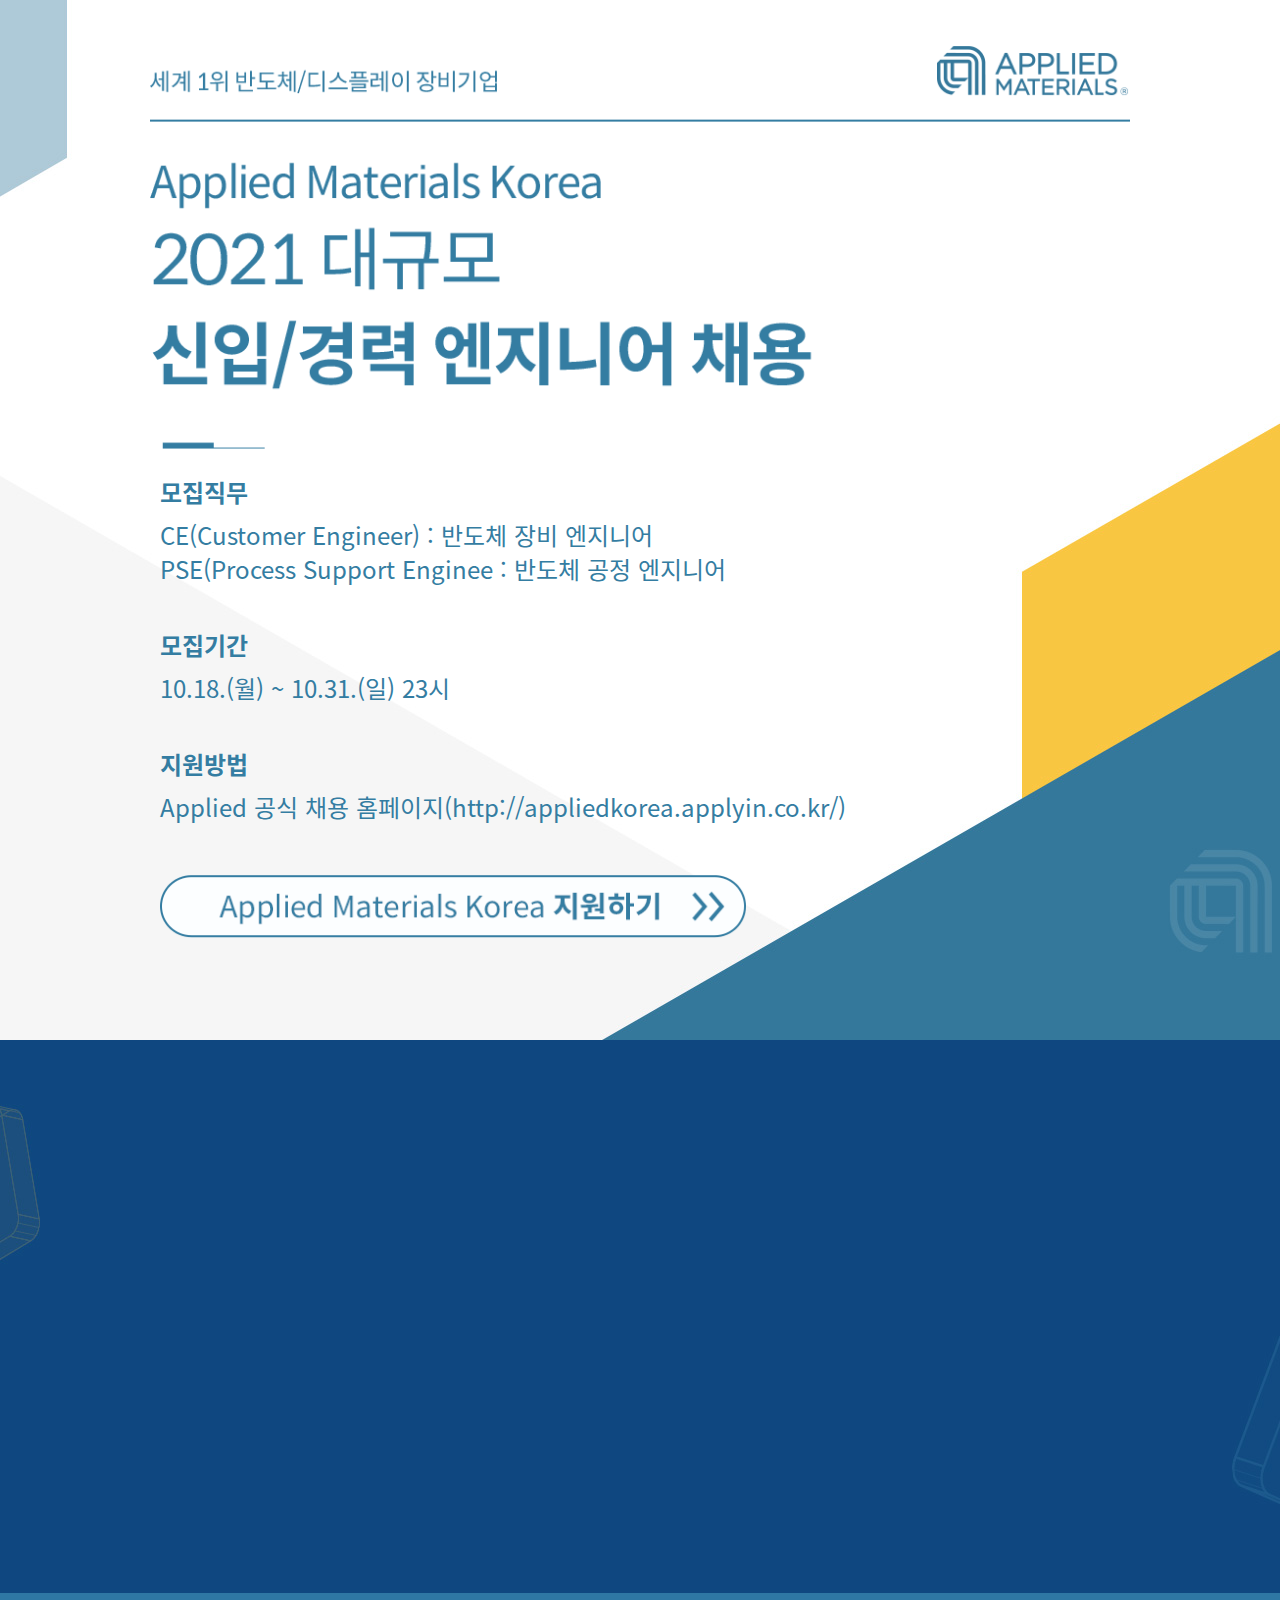
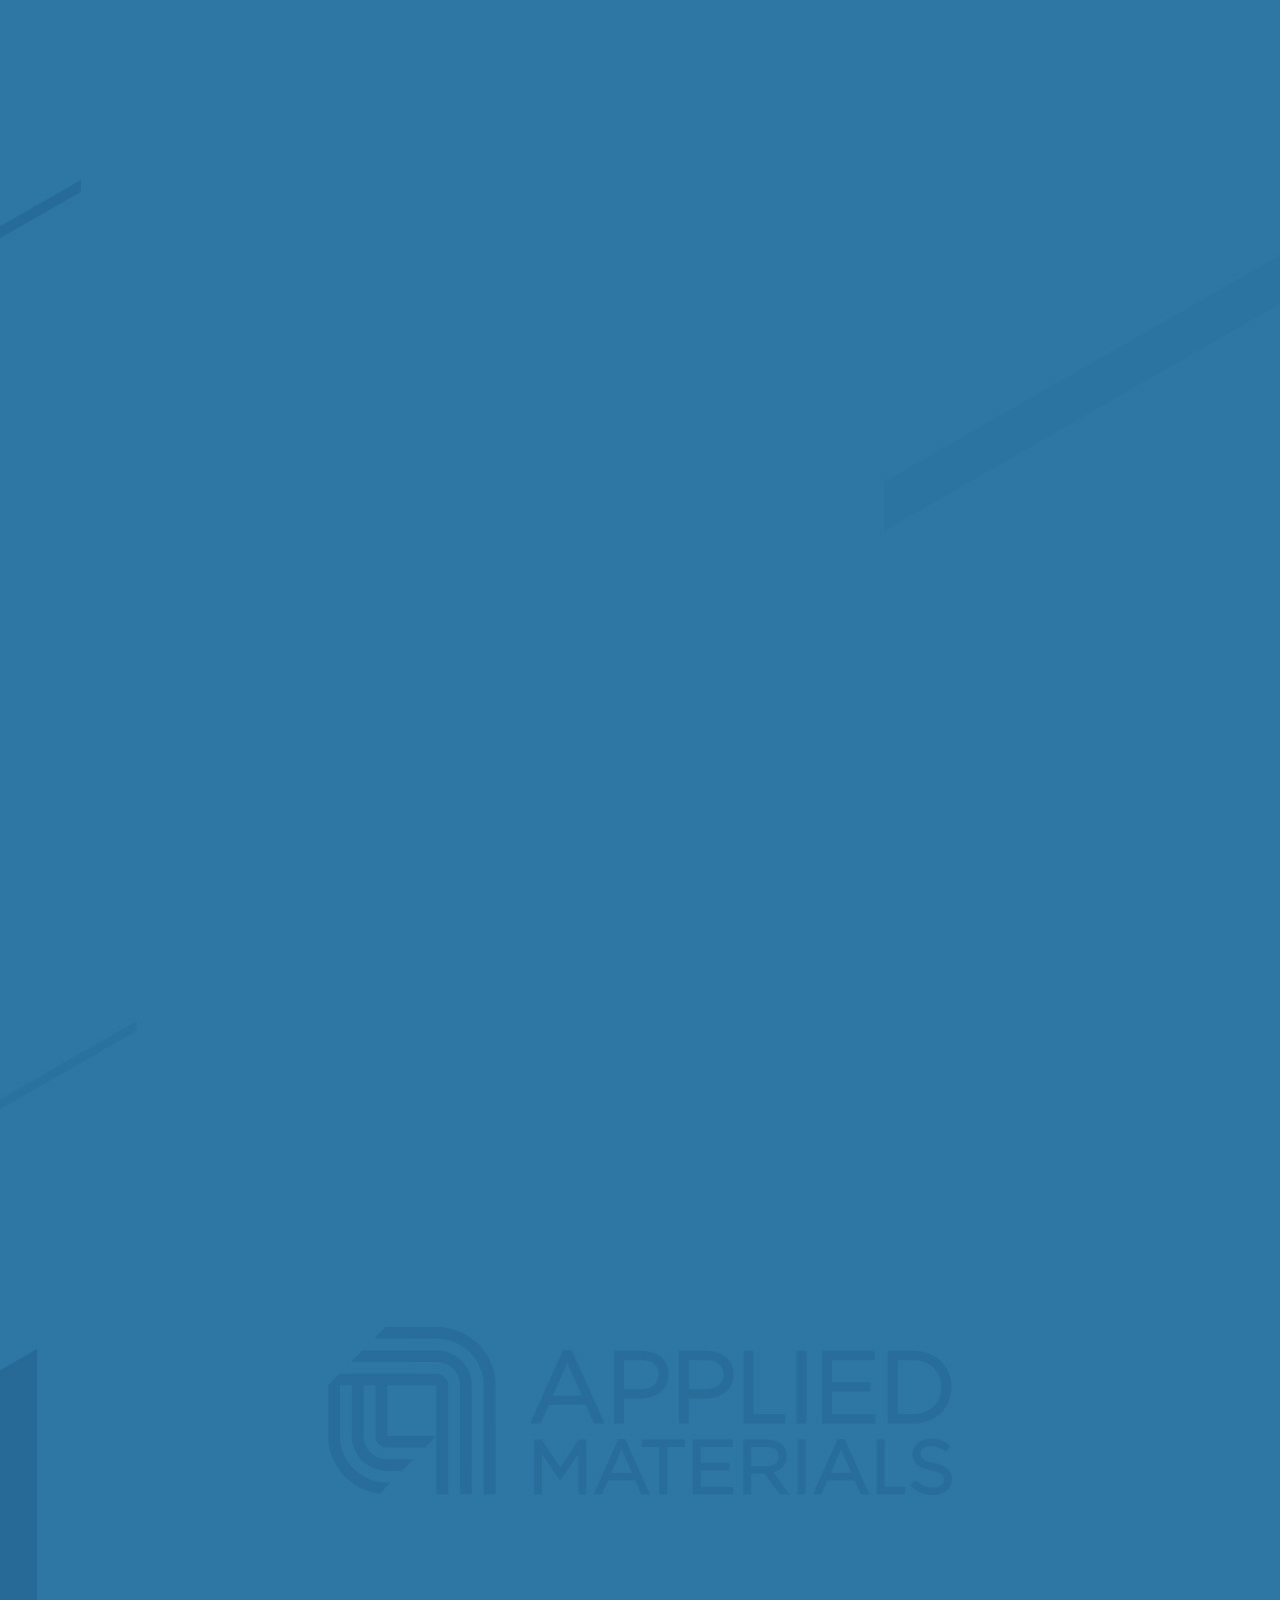
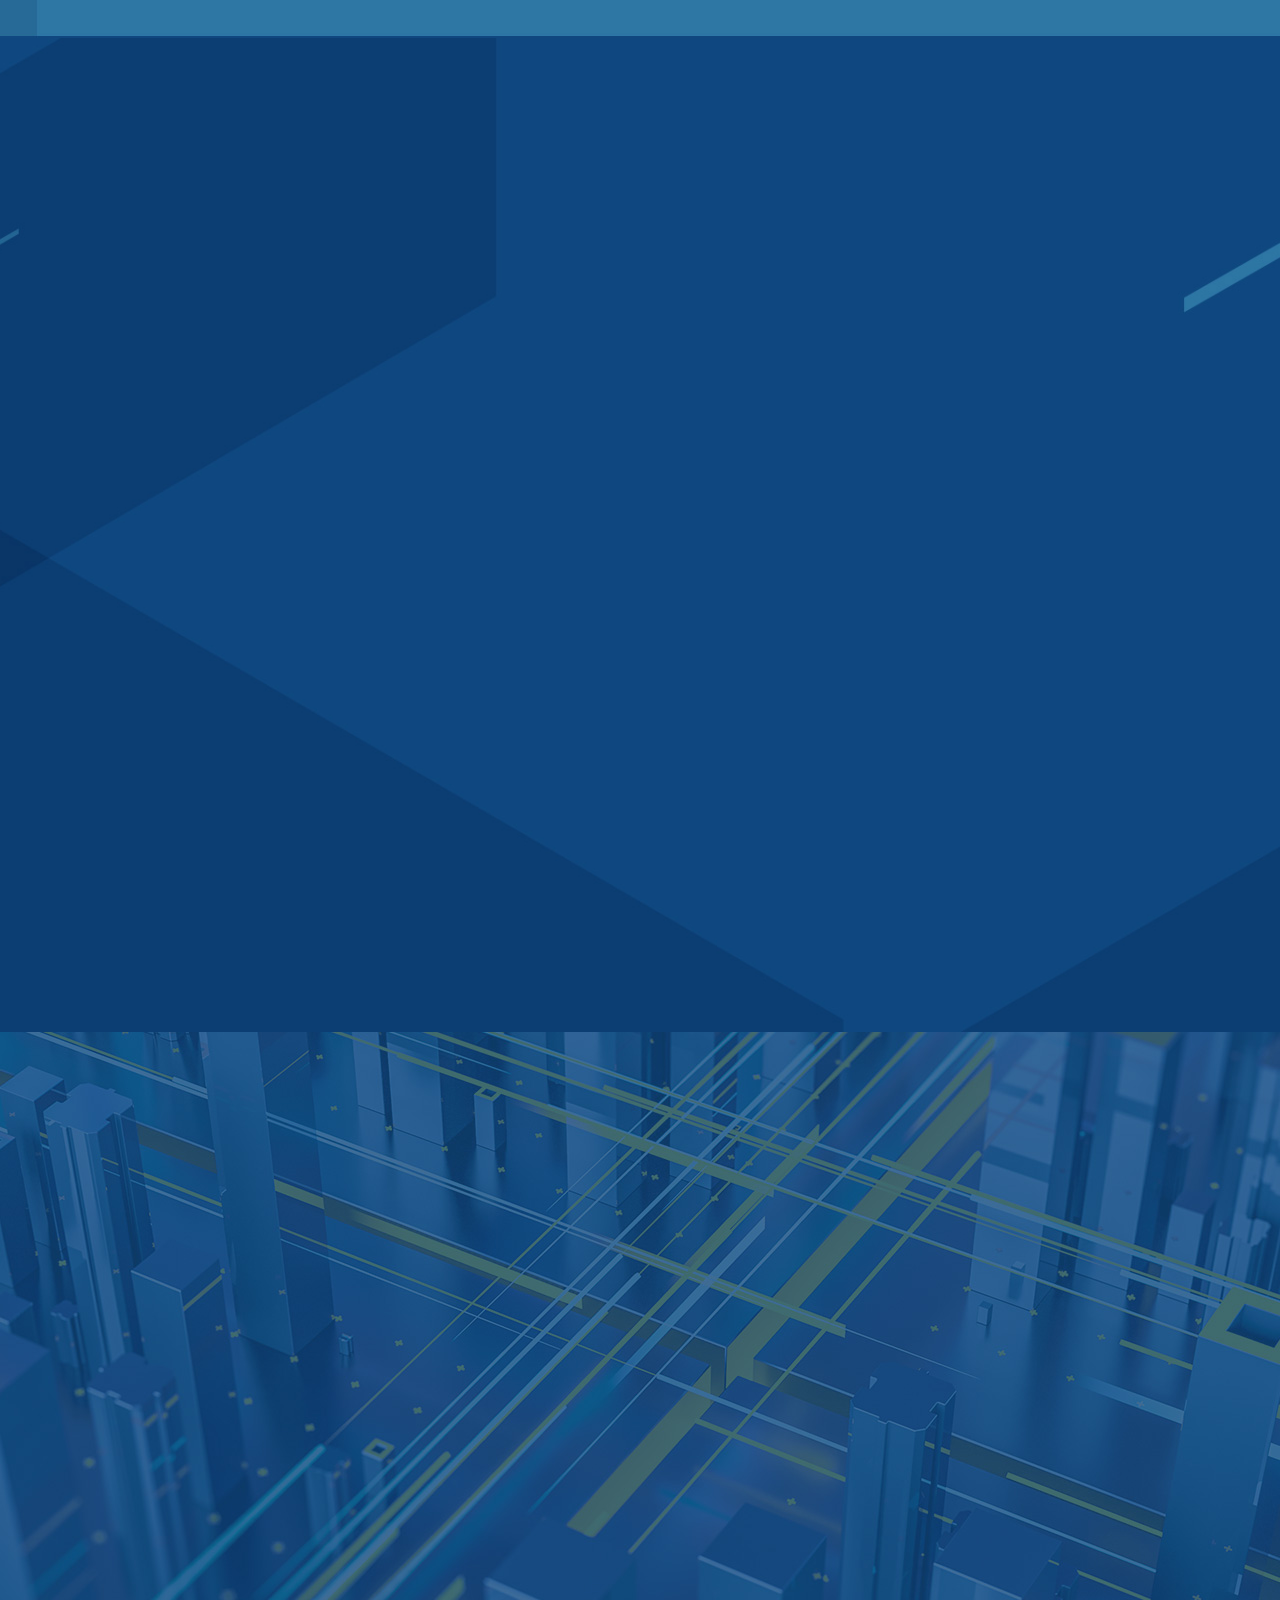
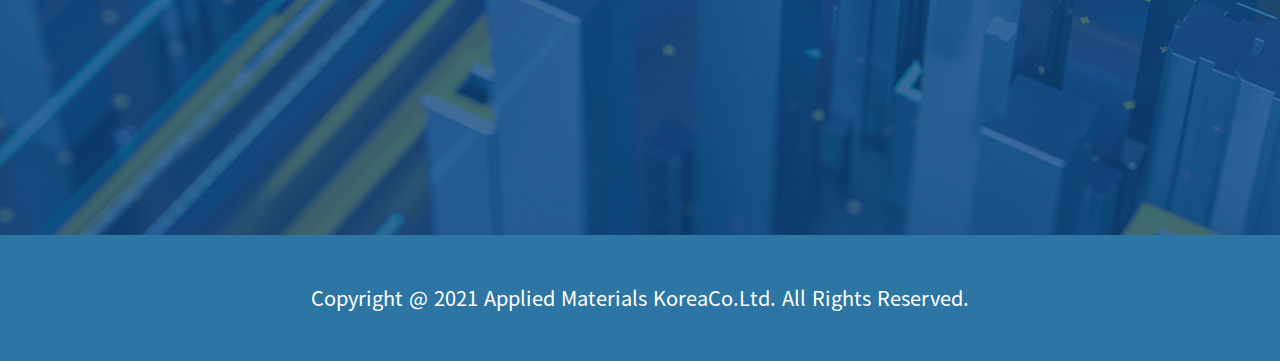
==== Views/html/index.html @ fc7904fa "초기화" ====
<!DOCTYPE html>
<html lang="ko">
<head>
<meta charset="UTF-8">
<meta http-equiv="X-UA-Compatible" content="IE=edge">
<!-- <link rel="shortcut icon" href="../../Content/img/favicon.ico" type="image/x-icon">
<link rel="icon" href="../../Content/img/favicon.ico" type="image/x-icon"> -->
<meta property="og:url" content="" />
<meta property="og:title" content="" />
<meta property="og:description" content="" />
<!-- <meta property="og:image" content="../../Content/img/og.jpg">
<meta property="og:image:width" content="1200">
<meta property="og:image:height" content="630"> -->
<meta name="viewport" content="width=device-width, initial-scale=1.0, user-scalable=no, height=device-height, maximum-scale=1.0" />
<meta name="keyword" content="">
<meta name="description" content="">
<title>AMK</title>
<link rel="stylesheet" href="../../Content/css/slick.css">
<link rel="stylesheet" href="../../Content/css/style.css">
<script src="../../libs/jquery-2.1.4.min.js"></script>
<script src="../../libs/slick-1.6.0.min.js"></script>

</head>
<body>
<div id="wrap">
    <div id="container">

        <div id="contents">
            <div class="section section-title" id="sectionTitle">
                <div class="wrap">
                    <div class="motion-left-1"><img src="../../Content/img/pc/title.png" alt="" class="responsive" /></div>
                    <div class="text-group">
                        <dl class="motion-left-2">
                            <dt>모집직무</dt>
                            <dd>CE(Customer Engineer) : 반도체 장비 엔지니어</dd>
                            <dd>PSE(Process Support Enginee : 반도체 공정 엔지니어</dd>
                        </dl>

                        <dl class="motion-left-3">
                            <dt>모집기간</dt>
                            <dd>10.18.(월) ~ 10.31.(일) 23시</dd>
                        </dl>

                        <dl class="motion-left-4">
                            <dt>지원방법</dt>
                            <dd>Applied 공식 채용 홈페이지(http://appliedkorea.applyin.co.kr/)</dd>
                        </dl>

                        <a href="http://appliedkorea.applyin.co.kr/" target="_blank" class="btn-apply motion-left-5"> <img src="../../Content/img/pc/btn_apply.png" alt="" class="responsive" /></a>
                    </div>
                </div>
            </div>
            <div class="section section-live" id="sectionLive">
                <div class="wrap">
                    <div class="live-group">
                        <div class="btn-live motion-left-1">
                            <a href="https://youtu.be/GkmvQrcKdj8" target="_blank"><img src="../../Content/img/pc/btn_live.png" alt="" class="responsive" /></a>
                        </div>
                        <div class="youtube-live">
                            <div class="title motion-right-2"><img src="../../Content/img/pc/title_live.png" alt="" class="responsive" /></div>
                            <div class="info motion-right-3">
                                <p><strong>주요내용</strong><span>|</span>자기소개서/면접 Tip, 회사생활 및 직무소개</p>
                                <p><strong>시청방법</strong><span>|</span>Applied Materials Korea Youtube 접속</p>
                                <p><strong>사전접수</strong><span>|</span>사전 접수를 통해 미리 질문을 남겨주세요!</p>
                                <p class="highlight">* 사전접수를 해주신 분들께는 추첨을 통해 Applied 기념품을 드립니다.</p>
                            </div>
                            <div class="btn-group motion-right-4">
                                <a href="https://youtu.be/_-xtZM96k9c" target="_blank" class="btn">회사소개 영상 바로가기</a>
                                <a href="https://youtu.be/TSQKLuAO89s" target="_blank" class="btn">직무인터뷰 영상 바로가기</a>
                                <a href="https://surveyn.kr/index/main/26EE1435C30D7797E1FB625FE606BFCA" target="_blank" class="btn btn-full">사전접수 바로가기</a>
                            </div>
                        </div>
                    </div>
                </div>
            </div>
            <div class="section section-guide" id="sectionGuide">
                <div class="wrap">
                    <div class="title motion-up-1"><img src="../../Content/img/pc/title_guide.png" alt="" class="responsive" /></div>
                    <div class="guide-list">
                        <ul>
                            <li class="motion-up-2">
                                <a href="javascript:;"><img src="../../Content/img/pc/guide_1.png" alt="" class="responsive" /></a>
                                <a href="https://appliedkorea.applyin.co.kr/jobs/1867" target="_blank" class="btn">지원하기</a>
                            </li>
                            <li class="motion-up-3">
                                <a href="javascript:;"><img src="../../Content/img/pc/guide_2.png" alt="" class="responsive" /></a>
                                <a href="https://appliedkorea.applyin.co.kr/jobs/1870" target="_blank" class="btn btn-full">지원하기</a>
                            </li>
                            <li class="motion-up-4">
                                <a href="javascript:;"><img src="../../Content/img/pc/guide_3.png" alt="" class="responsive" /></a>
                                <a href="https://appliedkorea.applyin.co.kr/jobs/1872" target="_blank" class="btn">지원하기</a>
                            </li>
                            <li class="motion-up-5">
                                <a href="javascript:;"><img src="../../Content/img/pc/guide_4.png" alt="" class="responsive" /></a>
                                <a href="https://appliedkorea.applyin.co.kr/jobs/1871" target="_blank" class="btn btn-full">지원하기</a>
                            </li>
                        </ul>
                    </div>
                </div>
            </div>
            <div class="section section-movie" id="sectionMovie">
                <div class="wrap">
                    <div class="title motion-up-1"><img src="../../Content/img/pc/title_movie.png" alt="" class="responsive" /></div>
                    <div class="movie-group motion-up-2">
                        <iframe src="https://www.youtube.com/embed/67brUWabvAo" title="YouTube video player" frameborder="0" allow="accelerometer; autoplay; clipboard-write; encrypted-media; gyroscope; picture-in-picture" allowfullscreen></iframe>
                    </div>
                </div>
            </div>
            <div class="section section-company" id="sectionCompany">
                <div class="wrap">
                    <div class="company-group">
                        <div class="img-group motion-left-1">
                            <img src="../../Content/img/pc/img_company.png" alt="" class="responsive" />
                        </div>
                        <div class="link-group">
                            <ul class="link-list">
                                <li class="motion-right-2"><a href="https://www.appliedmaterials.com/ko?rc=true" target="_blank"> <img src="../../Content/img/common/btn_homepage.png" alt="" /></a></li>
                                <li class="motion-right-3"><a href="https://appliedkorea.applyin.co.kr/" target="_blank"> <img src="../../Content/img/common/btn_job.png" alt="" /></a></li>
                                <li class="motion-right-4"><a href="https://blog.naver.com/appliedkorea" target="_blank"> <img src="../../Content/img/common/btn_blog.png" alt="" /></a></li>
                                <li class="motion-right-5"><a href="https://www.youtube.com/c/AppliedMaterialsKorea" target="_blank"> <img src="../../Content/img/common/btn_youtube.png" alt="" /></a></li>
                            </ul>
                            <ul class="sns-list motion-right-6">
                                <li><a href="https://www.instagram.com/appliedmaterials_korea/" target="_blank"> <img src="../../Content/img/pc/icon_instagram.png" alt="" class="responsive"/></a></li>
                                <li><a href="https://www.facebook.com/AppliedMaterialsKorea/" target="_blank"> <img src="../../Content/img/pc/icon_facebook.png" alt="" class="responsive"/></a></li>
                            </ul>
                        </div>
                    </div>

                </div>
            </div>
           
        </div>
        <div id="footer">
            <div class="wrap">
                <p class="copyright">Copyright @ 2021 Applied Materials KoreaCo.<br class="mobile" />Ltd. All Rights Reserved. </p>
            </div>
        </div>

    </div>
</div>
<script src="../../js/script.js"></script>
</body>
</html>
---- Content/css/style.css ----
@charset "UTF-8";
.grid, #wrap .wrap {
  *zoom: 1;
}

.grid:before, #wrap .wrap:before, .grid:after, #wrap .wrap:after {
  content: '';
  display: table;
}

.grid:after, #wrap .wrap:after {
  clear: both;
}

.sr-only, #wrap .form-control .fake-checkbox input, #wrap .form-control .fake-radio input {
  position: absolute;
  display: inline-block;
  overflow: hidden;
  clip: rect(0 0 0 0);
  width: 0px;
  height: 0px;
  margin: -1px;
  padding: 0;
  word-break: keep-all;
  white-space: nowrap;
  color: transparent;
  border: 0;
  text-indent: -9999px;
}

.grid {
  -webkit-box-sizing: border-box;
  box-sizing: border-box;
}

.grid .col {
  float: left;
  -webkit-box-sizing: border-box;
  box-sizing: border-box;
}

.grid .col-right {
  float: right;
  -webkit-box-sizing: border-box;
  box-sizing: border-box;
}

.table {
  display: table;
  width: 100%;
}

.table .table-cell {
  display: table-cell;
  width: 100%;
  height: 100%;
  vertical-align: middle;
}

.highlight:after {
  width: 0;
  opacity: 0;
  -webkit-transition: all 0.5s;
  transition: all 0.5s;
  -webkit-transition-timing-function: ease-out;
          transition-timing-function: ease-out;
}

.motion-up-1 {
  opacity: 0;
  -webkit-transform: translateY(50px);
  transform: translateY(50px);
  -webkit-transition: all 0.5s;
  transition: all 0.5s;
  -webkit-transition-timing-function: ease-out;
          transition-timing-function: ease-out;
}

.motion-up-2 {
  opacity: 0;
  -webkit-transform: translateY(50px);
  transform: translateY(50px);
  -webkit-transition: all 0.5s;
  transition: all 0.5s;
  -webkit-transition-timing-function: ease-out;
          transition-timing-function: ease-out;
}

.motion-up-3 {
  opacity: 0;
  -webkit-transform: translateY(50px);
  transform: translateY(50px);
  -webkit-transition: all 0.5s;
  transition: all 0.5s;
  -webkit-transition-timing-function: ease-out;
          transition-timing-function: ease-out;
}

.motion-up-4 {
  opacity: 0;
  -webkit-transform: translateY(50px);
  transform: translateY(50px);
  -webkit-transition: all 0.5s;
  transition: all 0.5s;
  -webkit-transition-timing-function: ease-out;
          transition-timing-function: ease-out;
}

.motion-up-5 {
  opacity: 0;
  -webkit-transform: translateY(50px);
  transform: translateY(50px);
  -webkit-transition: all 0.5s;
  transition: all 0.5s;
  -webkit-transition-timing-function: ease-out;
          transition-timing-function: ease-out;
}

.motion-up-6 {
  opacity: 0;
  -webkit-transform: translateY(50px);
  transform: translateY(50px);
  -webkit-transition: all 0.5s;
  transition: all 0.5s;
  -webkit-transition-timing-function: ease-out;
          transition-timing-function: ease-out;
}

.motion-up-7 {
  opacity: 0;
  -webkit-transform: translateY(50px);
  transform: translateY(50px);
  -webkit-transition: all 0.5s;
  transition: all 0.5s;
  -webkit-transition-timing-function: ease-out;
          transition-timing-function: ease-out;
}

.motion-up-8 {
  opacity: 0;
  -webkit-transform: translateY(50px);
  transform: translateY(50px);
  -webkit-transition: all 0.5s;
  transition: all 0.5s;
  -webkit-transition-timing-function: ease-out;
          transition-timing-function: ease-out;
}

.motion-up-9 {
  opacity: 0;
  -webkit-transform: translateY(50px);
  transform: translateY(50px);
  -webkit-transition: all 0.5s;
  transition: all 0.5s;
  -webkit-transition-timing-function: ease-out;
          transition-timing-function: ease-out;
}

.motion-up-10 {
  opacity: 0;
  -webkit-transform: translateY(50px);
  transform: translateY(50px);
  -webkit-transition: all 0.5s;
  transition: all 0.5s;
  -webkit-transition-timing-function: ease-out;
          transition-timing-function: ease-out;
}

.motion-up-11 {
  opacity: 0;
  -webkit-transform: translateY(50px);
  transform: translateY(50px);
  -webkit-transition: all 0.5s;
  transition: all 0.5s;
  -webkit-transition-timing-function: ease-out;
          transition-timing-function: ease-out;
}

.motion-up-12 {
  opacity: 0;
  -webkit-transform: translateY(50px);
  transform: translateY(50px);
  -webkit-transition: all 0.5s;
  transition: all 0.5s;
  -webkit-transition-timing-function: ease-out;
          transition-timing-function: ease-out;
}

.motion-up-13 {
  opacity: 0;
  -webkit-transform: translateY(50px);
  transform: translateY(50px);
  -webkit-transition: all 0.5s;
  transition: all 0.5s;
  -webkit-transition-timing-function: ease-out;
          transition-timing-function: ease-out;
}

.motion-up-14 {
  opacity: 0;
  -webkit-transform: translateY(50px);
  transform: translateY(50px);
  -webkit-transition: all 0.5s;
  transition: all 0.5s;
  -webkit-transition-timing-function: ease-out;
          transition-timing-function: ease-out;
}

.motion-up-15 {
  opacity: 0;
  -webkit-transform: translateY(50px);
  transform: translateY(50px);
  -webkit-transition: all 0.5s;
  transition: all 0.5s;
  -webkit-transition-timing-function: ease-out;
          transition-timing-function: ease-out;
}

.motion-down-1 {
  opacity: 0;
  -webkit-transform: translateY(-50px);
  transform: translateY(-50px);
  -webkit-transition: all 0.5s;
  transition: all 0.5s;
  -webkit-transition-timing-function: ease-out;
          transition-timing-function: ease-out;
}

.motion-down-2 {
  opacity: 0;
  -webkit-transform: translateY(-50px);
  transform: translateY(-50px);
  -webkit-transition: all 0.5s;
  transition: all 0.5s;
  -webkit-transition-timing-function: ease-out;
          transition-timing-function: ease-out;
}

.motion-down-3 {
  opacity: 0;
  -webkit-transform: translateY(-50px);
  transform: translateY(-50px);
  -webkit-transition: all 0.5s;
  transition: all 0.5s;
  -webkit-transition-timing-function: ease-out;
          transition-timing-function: ease-out;
}

.motion-down-4 {
  opacity: 0;
  -webkit-transform: translateY(-50px);
  transform: translateY(-50px);
  -webkit-transition: all 0.5s;
  transition: all 0.5s;
  -webkit-transition-timing-function: ease-out;
          transition-timing-function: ease-out;
}

.motion-down-5 {
  opacity: 0;
  -webkit-transform: translateY(-50px);
  transform: translateY(-50px);
  -webkit-transition: all 0.5s;
  transition: all 0.5s;
  -webkit-transition-timing-function: ease-out;
          transition-timing-function: ease-out;
}

.motion-down-6 {
  opacity: 0;
  -webkit-transform: translateY(-50px);
  transform: translateY(-50px);
  -webkit-transition: all 0.5s;
  transition: all 0.5s;
  -webkit-transition-timing-function: ease-out;
          transition-timing-function: ease-out;
}

.motion-down-7 {
  opacity: 0;
  -webkit-transform: translateY(-50px);
  transform: translateY(-50px);
  -webkit-transition: all 0.5s;
  transition: all 0.5s;
  -webkit-transition-timing-function: ease-out;
          transition-timing-function: ease-out;
}

.motion-down-8 {
  opacity: 0;
  -webkit-transform: translateY(-50px);
  transform: translateY(-50px);
  -webkit-transition: all 0.5s;
  transition: all 0.5s;
  -webkit-transition-timing-function: ease-out;
          transition-timing-function: ease-out;
}

.motion-down-9 {
  opacity: 0;
  -webkit-transform: translateY(-50px);
  transform: translateY(-50px);
  -webkit-transition: all 0.5s;
  transition: all 0.5s;
  -webkit-transition-timing-function: ease-out;
          transition-timing-function: ease-out;
}

.motion-down-10 {
  opacity: 0;
  -webkit-transform: translateY(-50px);
  transform: translateY(-50px);
  -webkit-transition: all 0.5s;
  transition: all 0.5s;
  -webkit-transition-timing-function: ease-out;
          transition-timing-function: ease-out;
}

.motion-down-11 {
  opacity: 0;
  -webkit-transform: translateY(-50px);
  transform: translateY(-50px);
  -webkit-transition: all 0.5s;
  transition: all 0.5s;
  -webkit-transition-timing-function: ease-out;
          transition-timing-function: ease-out;
}

.motion-down-12 {
  opacity: 0;
  -webkit-transform: translateY(-50px);
  transform: translateY(-50px);
  -webkit-transition: all 0.5s;
  transition: all 0.5s;
  -webkit-transition-timing-function: ease-out;
          transition-timing-function: ease-out;
}

.motion-down-13 {
  opacity: 0;
  -webkit-transform: translateY(-50px);
  transform: translateY(-50px);
  -webkit-transition: all 0.5s;
  transition: all 0.5s;
  -webkit-transition-timing-function: ease-out;
          transition-timing-function: ease-out;
}

.motion-down-14 {
  opacity: 0;
  -webkit-transform: translateY(-50px);
  transform: translateY(-50px);
  -webkit-transition: all 0.5s;
  transition: all 0.5s;
  -webkit-transition-timing-function: ease-out;
          transition-timing-function: ease-out;
}

.motion-down-15 {
  opacity: 0;
  -webkit-transform: translateY(-50px);
  transform: translateY(-50px);
  -webkit-transition: all 0.5s;
  transition: all 0.5s;
  -webkit-transition-timing-function: ease-out;
          transition-timing-function: ease-out;
}

.motion-bounce-1 {
  opacity: 0;
  -webkit-transform: translateY(50px);
  transform: translateY(50px);
  -webkit-transition: all 0.5s cubic-bezier(0.18, 0.89, 0.32, 1.28);
  transition: all 0.5s cubic-bezier(0.18, 0.89, 0.32, 1.28);
  -webkit-transition-timing-function: cubic-bezier(0.18, 0.89, 0.32, 1.28);
          transition-timing-function: cubic-bezier(0.18, 0.89, 0.32, 1.28);
}

.motion-bounce-2 {
  opacity: 0;
  -webkit-transform: translateY(50px);
  transform: translateY(50px);
  -webkit-transition: all 0.5s cubic-bezier(0.18, 0.89, 0.32, 1.28);
  transition: all 0.5s cubic-bezier(0.18, 0.89, 0.32, 1.28);
  -webkit-transition-timing-function: cubic-bezier(0.18, 0.89, 0.32, 1.28);
          transition-timing-function: cubic-bezier(0.18, 0.89, 0.32, 1.28);
}

.motion-bounce-3 {
  opacity: 0;
  -webkit-transform: translateY(50px);
  transform: translateY(50px);
  -webkit-transition: all 0.5s cubic-bezier(0.18, 0.89, 0.32, 1.28);
  transition: all 0.5s cubic-bezier(0.18, 0.89, 0.32, 1.28);
  -webkit-transition-timing-function: cubic-bezier(0.18, 0.89, 0.32, 1.28);
          transition-timing-function: cubic-bezier(0.18, 0.89, 0.32, 1.28);
}

.motion-bounce-4 {
  opacity: 0;
  -webkit-transform: translateY(50px);
  transform: translateY(50px);
  -webkit-transition: all 0.5s cubic-bezier(0.18, 0.89, 0.32, 1.28);
  transition: all 0.5s cubic-bezier(0.18, 0.89, 0.32, 1.28);
  -webkit-transition-timing-function: cubic-bezier(0.18, 0.89, 0.32, 1.28);
          transition-timing-function: cubic-bezier(0.18, 0.89, 0.32, 1.28);
}

.motion-bounce-5 {
  opacity: 0;
  -webkit-transform: translateY(50px);
  transform: translateY(50px);
  -webkit-transition: all 0.5s cubic-bezier(0.18, 0.89, 0.32, 1.28);
  transition: all 0.5s cubic-bezier(0.18, 0.89, 0.32, 1.28);
  -webkit-transition-timing-function: cubic-bezier(0.18, 0.89, 0.32, 1.28);
          transition-timing-function: cubic-bezier(0.18, 0.89, 0.32, 1.28);
}

.motion-bounce-6 {
  opacity: 0;
  -webkit-transform: translateY(50px);
  transform: translateY(50px);
  -webkit-transition: all 0.5s cubic-bezier(0.18, 0.89, 0.32, 1.28);
  transition: all 0.5s cubic-bezier(0.18, 0.89, 0.32, 1.28);
  -webkit-transition-timing-function: cubic-bezier(0.18, 0.89, 0.32, 1.28);
          transition-timing-function: cubic-bezier(0.18, 0.89, 0.32, 1.28);
}

.motion-bounce-7 {
  opacity: 0;
  -webkit-transform: translateY(50px);
  transform: translateY(50px);
  -webkit-transition: all 0.5s cubic-bezier(0.18, 0.89, 0.32, 1.28);
  transition: all 0.5s cubic-bezier(0.18, 0.89, 0.32, 1.28);
  -webkit-transition-timing-function: cubic-bezier(0.18, 0.89, 0.32, 1.28);
          transition-timing-function: cubic-bezier(0.18, 0.89, 0.32, 1.28);
}

.motion-bounce-8 {
  opacity: 0;
  -webkit-transform: translateY(50px);
  transform: translateY(50px);
  -webkit-transition: all 0.5s cubic-bezier(0.18, 0.89, 0.32, 1.28);
  transition: all 0.5s cubic-bezier(0.18, 0.89, 0.32, 1.28);
  -webkit-transition-timing-function: cubic-bezier(0.18, 0.89, 0.32, 1.28);
          transition-timing-function: cubic-bezier(0.18, 0.89, 0.32, 1.28);
}

.motion-bounce-9 {
  opacity: 0;
  -webkit-transform: translateY(50px);
  transform: translateY(50px);
  -webkit-transition: all 0.5s cubic-bezier(0.18, 0.89, 0.32, 1.28);
  transition: all 0.5s cubic-bezier(0.18, 0.89, 0.32, 1.28);
  -webkit-transition-timing-function: cubic-bezier(0.18, 0.89, 0.32, 1.28);
          transition-timing-function: cubic-bezier(0.18, 0.89, 0.32, 1.28);
}

.motion-bounce-10 {
  opacity: 0;
  -webkit-transform: translateY(50px);
  transform: translateY(50px);
  -webkit-transition: all 0.5s cubic-bezier(0.18, 0.89, 0.32, 1.28);
  transition: all 0.5s cubic-bezier(0.18, 0.89, 0.32, 1.28);
  -webkit-transition-timing-function: cubic-bezier(0.18, 0.89, 0.32, 1.28);
          transition-timing-function: cubic-bezier(0.18, 0.89, 0.32, 1.28);
}

.motion-bounce-11 {
  opacity: 0;
  -webkit-transform: translateY(50px);
  transform: translateY(50px);
  -webkit-transition: all 0.5s cubic-bezier(0.18, 0.89, 0.32, 1.28);
  transition: all 0.5s cubic-bezier(0.18, 0.89, 0.32, 1.28);
  -webkit-transition-timing-function: cubic-bezier(0.18, 0.89, 0.32, 1.28);
          transition-timing-function: cubic-bezier(0.18, 0.89, 0.32, 1.28);
}

.motion-bounce-12 {
  opacity: 0;
  -webkit-transform: translateY(50px);
  transform: translateY(50px);
  -webkit-transition: all 0.5s cubic-bezier(0.18, 0.89, 0.32, 1.28);
  transition: all 0.5s cubic-bezier(0.18, 0.89, 0.32, 1.28);
  -webkit-transition-timing-function: cubic-bezier(0.18, 0.89, 0.32, 1.28);
          transition-timing-function: cubic-bezier(0.18, 0.89, 0.32, 1.28);
}

.motion-bounce-13 {
  opacity: 0;
  -webkit-transform: translateY(50px);
  transform: translateY(50px);
  -webkit-transition: all 0.5s cubic-bezier(0.18, 0.89, 0.32, 1.28);
  transition: all 0.5s cubic-bezier(0.18, 0.89, 0.32, 1.28);
  -webkit-transition-timing-function: cubic-bezier(0.18, 0.89, 0.32, 1.28);
          transition-timing-function: cubic-bezier(0.18, 0.89, 0.32, 1.28);
}

.motion-bounce-14 {
  opacity: 0;
  -webkit-transform: translateY(50px);
  transform: translateY(50px);
  -webkit-transition: all 0.5s cubic-bezier(0.18, 0.89, 0.32, 1.28);
  transition: all 0.5s cubic-bezier(0.18, 0.89, 0.32, 1.28);
  -webkit-transition-timing-function: cubic-bezier(0.18, 0.89, 0.32, 1.28);
          transition-timing-function: cubic-bezier(0.18, 0.89, 0.32, 1.28);
}

.motion-bounce-15 {
  opacity: 0;
  -webkit-transform: translateY(50px);
  transform: translateY(50px);
  -webkit-transition: all 0.5s cubic-bezier(0.18, 0.89, 0.32, 1.28);
  transition: all 0.5s cubic-bezier(0.18, 0.89, 0.32, 1.28);
  -webkit-transition-timing-function: cubic-bezier(0.18, 0.89, 0.32, 1.28);
          transition-timing-function: cubic-bezier(0.18, 0.89, 0.32, 1.28);
}

.motion-scale-1 {
  opacity: 0;
  -webkit-transform: scale(0.1, 0.1);
  transform: scale(0.1, 0.1);
  -webkit-transition: all 0.5s;
  transition: all 0.5s;
  -webkit-transition-timing-function: ease-out;
          transition-timing-function: ease-out;
}

.motion-scale-2 {
  opacity: 0;
  -webkit-transform: scale(0.1, 0.1);
  transform: scale(0.1, 0.1);
  -webkit-transition: all 0.5s;
  transition: all 0.5s;
  -webkit-transition-timing-function: ease-out;
          transition-timing-function: ease-out;
}

.motion-scale-3 {
  opacity: 0;
  -webkit-transform: scale(0.1, 0.1);
  transform: scale(0.1, 0.1);
  -webkit-transition: all 0.5s;
  transition: all 0.5s;
  -webkit-transition-timing-function: ease-out;
          transition-timing-function: ease-out;
}

.motion-scale-4 {
  opacity: 0;
  -webkit-transform: scale(0.1, 0.1);
  transform: scale(0.1, 0.1);
  -webkit-transition: all 0.5s;
  transition: all 0.5s;
  -webkit-transition-timing-function: ease-out;
          transition-timing-function: ease-out;
}

.motion-scale-5 {
  opacity: 0;
  -webkit-transform: scale(0.1, 0.1);
  transform: scale(0.1, 0.1);
  -webkit-transition: all 0.5s;
  transition: all 0.5s;
  -webkit-transition-timing-function: ease-out;
          transition-timing-function: ease-out;
}

.motion-scale-6 {
  opacity: 0;
  -webkit-transform: scale(0.1, 0.1);
  transform: scale(0.1, 0.1);
  -webkit-transition: all 0.5s;
  transition: all 0.5s;
  -webkit-transition-timing-function: ease-out;
          transition-timing-function: ease-out;
}

.motion-scale-7 {
  opacity: 0;
  -webkit-transform: scale(0.1, 0.1);
  transform: scale(0.1, 0.1);
  -webkit-transition: all 0.5s;
  transition: all 0.5s;
  -webkit-transition-timing-function: ease-out;
          transition-timing-function: ease-out;
}

.motion-scale-8 {
  opacity: 0;
  -webkit-transform: scale(0.1, 0.1);
  transform: scale(0.1, 0.1);
  -webkit-transition: all 0.5s;
  transition: all 0.5s;
  -webkit-transition-timing-function: ease-out;
          transition-timing-function: ease-out;
}

.motion-scale-9 {
  opacity: 0;
  -webkit-transform: scale(0.1, 0.1);
  transform: scale(0.1, 0.1);
  -webkit-transition: all 0.5s;
  transition: all 0.5s;
  -webkit-transition-timing-function: ease-out;
          transition-timing-function: ease-out;
}

.motion-scale-10 {
  opacity: 0;
  -webkit-transform: scale(0.1, 0.1);
  transform: scale(0.1, 0.1);
  -webkit-transition: all 0.5s;
  transition: all 0.5s;
  -webkit-transition-timing-function: ease-out;
          transition-timing-function: ease-out;
}

.motion-scale-11 {
  opacity: 0;
  -webkit-transform: scale(0.1, 0.1);
  transform: scale(0.1, 0.1);
  -webkit-transition: all 0.5s;
  transition: all 0.5s;
  -webkit-transition-timing-function: ease-out;
          transition-timing-function: ease-out;
}

.motion-scale-12 {
  opacity: 0;
  -webkit-transform: scale(0.1, 0.1);
  transform: scale(0.1, 0.1);
  -webkit-transition: all 0.5s;
  transition: all 0.5s;
  -webkit-transition-timing-function: ease-out;
          transition-timing-function: ease-out;
}

.motion-scale-13 {
  opacity: 0;
  -webkit-transform: scale(0.1, 0.1);
  transform: scale(0.1, 0.1);
  -webkit-transition: all 0.5s;
  transition: all 0.5s;
  -webkit-transition-timing-function: ease-out;
          transition-timing-function: ease-out;
}

.motion-scale-14 {
  opacity: 0;
  -webkit-transform: scale(0.1, 0.1);
  transform: scale(0.1, 0.1);
  -webkit-transition: all 0.5s;
  transition: all 0.5s;
  -webkit-transition-timing-function: ease-out;
          transition-timing-function: ease-out;
}

.motion-scale-15 {
  opacity: 0;
  -webkit-transform: scale(0.1, 0.1);
  transform: scale(0.1, 0.1);
  -webkit-transition: all 0.5s;
  transition: all 0.5s;
  -webkit-transition-timing-function: ease-out;
          transition-timing-function: ease-out;
}

.motion-unfold-x-1 {
  opacity: 0;
  -webkit-transform: scaleX(0);
  transform: scaleX(0);
  -webkit-transition: all 0.5s;
  transition: all 0.5s;
  -webkit-transition-timing-function: ease-out;
          transition-timing-function: ease-out;
}

.motion-unfold-x-2 {
  opacity: 0;
  -webkit-transform: scaleX(0);
  transform: scaleX(0);
  -webkit-transition: all 0.5s;
  transition: all 0.5s;
  -webkit-transition-timing-function: ease-out;
          transition-timing-function: ease-out;
}

.motion-unfold-x-3 {
  opacity: 0;
  -webkit-transform: scaleX(0);
  transform: scaleX(0);
  -webkit-transition: all 0.5s;
  transition: all 0.5s;
  -webkit-transition-timing-function: ease-out;
          transition-timing-function: ease-out;
}

.motion-unfold-x-4 {
  opacity: 0;
  -webkit-transform: scaleX(0);
  transform: scaleX(0);
  -webkit-transition: all 0.5s;
  transition: all 0.5s;
  -webkit-transition-timing-function: ease-out;
          transition-timing-function: ease-out;
}

.motion-unfold-x-5 {
  opacity: 0;
  -webkit-transform: scaleX(0);
  transform: scaleX(0);
  -webkit-transition: all 0.5s;
  transition: all 0.5s;
  -webkit-transition-timing-function: ease-out;
          transition-timing-function: ease-out;
}

.motion-unfold-x-6 {
  opacity: 0;
  -webkit-transform: scaleX(0);
  transform: scaleX(0);
  -webkit-transition: all 0.5s;
  transition: all 0.5s;
  -webkit-transition-timing-function: ease-out;
          transition-timing-function: ease-out;
}

.motion-unfold-x-7 {
  opacity: 0;
  -webkit-transform: scaleX(0);
  transform: scaleX(0);
  -webkit-transition: all 0.5s;
  transition: all 0.5s;
  -webkit-transition-timing-function: ease-out;
          transition-timing-function: ease-out;
}

.motion-unfold-x-8 {
  opacity: 0;
  -webkit-transform: scaleX(0);
  transform: scaleX(0);
  -webkit-transition: all 0.5s;
  transition: all 0.5s;
  -webkit-transition-timing-function: ease-out;
          transition-timing-function: ease-out;
}

.motion-unfold-x-9 {
  opacity: 0;
  -webkit-transform: scaleX(0);
  transform: scaleX(0);
  -webkit-transition: all 0.5s;
  transition: all 0.5s;
  -webkit-transition-timing-function: ease-out;
          transition-timing-function: ease-out;
}

.motion-unfold-x-10 {
  opacity: 0;
  -webkit-transform: scaleX(0);
  transform: scaleX(0);
  -webkit-transition: all 0.5s;
  transition: all 0.5s;
  -webkit-transition-timing-function: ease-out;
          transition-timing-function: ease-out;
}

.motion-unfold-x-11 {
  opacity: 0;
  -webkit-transform: scaleX(0);
  transform: scaleX(0);
  -webkit-transition: all 0.5s;
  transition: all 0.5s;
  -webkit-transition-timing-function: ease-out;
          transition-timing-function: ease-out;
}

.motion-unfold-x-12 {
  opacity: 0;
  -webkit-transform: scaleX(0);
  transform: scaleX(0);
  -webkit-transition: all 0.5s;
  transition: all 0.5s;
  -webkit-transition-timing-function: ease-out;
          transition-timing-function: ease-out;
}

.motion-unfold-x-13 {
  opacity: 0;
  -webkit-transform: scaleX(0);
  transform: scaleX(0);
  -webkit-transition: all 0.5s;
  transition: all 0.5s;
  -webkit-transition-timing-function: ease-out;
          transition-timing-function: ease-out;
}

.motion-unfold-x-14 {
  opacity: 0;
  -webkit-transform: scaleX(0);
  transform: scaleX(0);
  -webkit-transition: all 0.5s;
  transition: all 0.5s;
  -webkit-transition-timing-function: ease-out;
          transition-timing-function: ease-out;
}

.motion-unfold-x-15 {
  opacity: 0;
  -webkit-transform: scaleX(0);
  transform: scaleX(0);
  -webkit-transition: all 0.5s;
  transition: all 0.5s;
  -webkit-transition-timing-function: ease-out;
          transition-timing-function: ease-out;
}

.motion-unfold-y-1 {
  opacity: 0;
  -webkit-transform: scaleY(0);
  transform: scaleY(0);
  -webkit-transition: all 0.5s;
  transition: all 0.5s;
  -webkit-transition-timing-function: ease-out;
          transition-timing-function: ease-out;
}

.motion-unfold-y-2 {
  opacity: 0;
  -webkit-transform: scaleY(0);
  transform: scaleY(0);
  -webkit-transition: all 0.5s;
  transition: all 0.5s;
  -webkit-transition-timing-function: ease-out;
          transition-timing-function: ease-out;
}

.motion-unfold-y-3 {
  opacity: 0;
  -webkit-transform: scaleY(0);
  transform: scaleY(0);
  -webkit-transition: all 0.5s;
  transition: all 0.5s;
  -webkit-transition-timing-function: ease-out;
          transition-timing-function: ease-out;
}

.motion-unfold-y-4 {
  opacity: 0;
  -webkit-transform: scaleY(0);
  transform: scaleY(0);
  -webkit-transition: all 0.5s;
  transition: all 0.5s;
  -webkit-transition-timing-function: ease-out;
          transition-timing-function: ease-out;
}

.motion-unfold-y-5 {
  opacity: 0;
  -webkit-transform: scaleY(0);
  transform: scaleY(0);
  -webkit-transition: all 0.5s;
  transition: all 0.5s;
  -webkit-transition-timing-function: ease-out;
          transition-timing-function: ease-out;
}

.motion-unfold-y-6 {
  opacity: 0;
  -webkit-transform: scaleY(0);
  transform: scaleY(0);
  -webkit-transition: all 0.5s;
  transition: all 0.5s;
  -webkit-transition-timing-function: ease-out;
          transition-timing-function: ease-out;
}

.motion-unfold-y-7 {
  opacity: 0;
  -webkit-transform: scaleY(0);
  transform: scaleY(0);
  -webkit-transition: all 0.5s;
  transition: all 0.5s;
  -webkit-transition-timing-function: ease-out;
          transition-timing-function: ease-out;
}

.motion-unfold-y-8 {
  opacity: 0;
  -webkit-transform: scaleY(0);
  transform: scaleY(0);
  -webkit-transition: all 0.5s;
  transition: all 0.5s;
  -webkit-transition-timing-function: ease-out;
          transition-timing-function: ease-out;
}

.motion-unfold-y-9 {
  opacity: 0;
  -webkit-transform: scaleY(0);
  transform: scaleY(0);
  -webkit-transition: all 0.5s;
  transition: all 0.5s;
  -webkit-transition-timing-function: ease-out;
          transition-timing-function: ease-out;
}

.motion-unfold-y-10 {
  opacity: 0;
  -webkit-transform: scaleY(0);
  transform: scaleY(0);
  -webkit-transition: all 0.5s;
  transition: all 0.5s;
  -webkit-transition-timing-function: ease-out;
          transition-timing-function: ease-out;
}

.motion-unfold-y-11 {
  opacity: 0;
  -webkit-transform: scaleY(0);
  transform: scaleY(0);
  -webkit-transition: all 0.5s;
  transition: all 0.5s;
  -webkit-transition-timing-function: ease-out;
          transition-timing-function: ease-out;
}

.motion-unfold-y-12 {
  opacity: 0;
  -webkit-transform: scaleY(0);
  transform: scaleY(0);
  -webkit-transition: all 0.5s;
  transition: all 0.5s;
  -webkit-transition-timing-function: ease-out;
          transition-timing-function: ease-out;
}

.motion-unfold-y-13 {
  opacity: 0;
  -webkit-transform: scaleY(0);
  transform: scaleY(0);
  -webkit-transition: all 0.5s;
  transition: all 0.5s;
  -webkit-transition-timing-function: ease-out;
          transition-timing-function: ease-out;
}

.motion-unfold-y-14 {
  opacity: 0;
  -webkit-transform: scaleY(0);
  transform: scaleY(0);
  -webkit-transition: all 0.5s;
  transition: all 0.5s;
  -webkit-transition-timing-function: ease-out;
          transition-timing-function: ease-out;
}

.motion-unfold-y-15 {
  opacity: 0;
  -webkit-transform: scaleY(0);
  transform: scaleY(0);
  -webkit-transition: all 0.5s;
  transition: all 0.5s;
  -webkit-transition-timing-function: ease-out;
          transition-timing-function: ease-out;
}

.motion-right-1 {
  opacity: 0;
  -webkit-transform: translateX(100px);
  transform: translateX(100px);
  -webkit-transition: all 0.5s;
  transition: all 0.5s;
  -webkit-transition-timing-function: ease-out;
          transition-timing-function: ease-out;
}

.motion-right-2 {
  opacity: 0;
  -webkit-transform: translateX(100px);
  transform: translateX(100px);
  -webkit-transition: all 0.5s;
  transition: all 0.5s;
  -webkit-transition-timing-function: ease-out;
          transition-timing-function: ease-out;
}

.motion-right-3 {
  opacity: 0;
  -webkit-transform: translateX(100px);
  transform: translateX(100px);
  -webkit-transition: all 0.5s;
  transition: all 0.5s;
  -webkit-transition-timing-function: ease-out;
          transition-timing-function: ease-out;
}

.motion-right-4 {
  opacity: 0;
  -webkit-transform: translateX(100px);
  transform: translateX(100px);
  -webkit-transition: all 0.5s;
  transition: all 0.5s;
  -webkit-transition-timing-function: ease-out;
          transition-timing-function: ease-out;
}

.motion-right-5 {
  opacity: 0;
  -webkit-transform: translateX(100px);
  transform: translateX(100px);
  -webkit-transition: all 0.5s;
  transition: all 0.5s;
  -webkit-transition-timing-function: ease-out;
          transition-timing-function: ease-out;
}

.motion-right-6 {
  opacity: 0;
  -webkit-transform: translateX(100px);
  transform: translateX(100px);
  -webkit-transition: all 0.5s;
  transition: all 0.5s;
  -webkit-transition-timing-function: ease-out;
          transition-timing-function: ease-out;
}

.motion-right-7 {
  opacity: 0;
  -webkit-transform: translateX(100px);
  transform: translateX(100px);
  -webkit-transition: all 0.5s;
  transition: all 0.5s;
  -webkit-transition-timing-function: ease-out;
          transition-timing-function: ease-out;
}

.motion-right-8 {
  opacity: 0;
  -webkit-transform: translateX(100px);
  transform: translateX(100px);
  -webkit-transition: all 0.5s;
  transition: all 0.5s;
  -webkit-transition-timing-function: ease-out;
          transition-timing-function: ease-out;
}

.motion-right-9 {
  opacity: 0;
  -webkit-transform: translateX(100px);
  transform: translateX(100px);
  -webkit-transition: all 0.5s;
  transition: all 0.5s;
  -webkit-transition-timing-function: ease-out;
          transition-timing-function: ease-out;
}

.motion-right-10 {
  opacity: 0;
  -webkit-transform: translateX(100px);
  transform: translateX(100px);
  -webkit-transition: all 0.5s;
  transition: all 0.5s;
  -webkit-transition-timing-function: ease-out;
          transition-timing-function: ease-out;
}

.motion-right-11 {
  opacity: 0;
  -webkit-transform: translateX(100px);
  transform: translateX(100px);
  -webkit-transition: all 0.5s;
  transition: all 0.5s;
  -webkit-transition-timing-function: ease-out;
          transition-timing-function: ease-out;
}

.motion-right-12 {
  opacity: 0;
  -webkit-transform: translateX(100px);
  transform: translateX(100px);
  -webkit-transition: all 0.5s;
  transition: all 0.5s;
  -webkit-transition-timing-function: ease-out;
          transition-timing-function: ease-out;
}

.motion-right-13 {
  opacity: 0;
  -webkit-transform: translateX(100px);
  transform: translateX(100px);
  -webkit-transition: all 0.5s;
  transition: all 0.5s;
  -webkit-transition-timing-function: ease-out;
          transition-timing-function: ease-out;
}

.motion-right-14 {
  opacity: 0;
  -webkit-transform: translateX(100px);
  transform: translateX(100px);
  -webkit-transition: all 0.5s;
  transition: all 0.5s;
  -webkit-transition-timing-function: ease-out;
          transition-timing-function: ease-out;
}

.motion-right-15 {
  opacity: 0;
  -webkit-transform: translateX(100px);
  transform: translateX(100px);
  -webkit-transition: all 0.5s;
  transition: all 0.5s;
  -webkit-transition-timing-function: ease-out;
          transition-timing-function: ease-out;
}

.motion-left-1 {
  opacity: 0;
  -webkit-transform: translateX(-100px);
  transform: translateX(-100px);
  -webkit-transition: all 0.5s;
  transition: all 0.5s;
  -webkit-transition-timing-function: ease-out;
          transition-timing-function: ease-out;
}

.motion-left-2 {
  opacity: 0;
  -webkit-transform: translateX(-100px);
  transform: translateX(-100px);
  -webkit-transition: all 0.5s;
  transition: all 0.5s;
  -webkit-transition-timing-function: ease-out;
          transition-timing-function: ease-out;
}

.motion-left-3 {
  opacity: 0;
  -webkit-transform: translateX(-100px);
  transform: translateX(-100px);
  -webkit-transition: all 0.5s;
  transition: all 0.5s;
  -webkit-transition-timing-function: ease-out;
          transition-timing-function: ease-out;
}

.motion-left-4 {
  opacity: 0;
  -webkit-transform: translateX(-100px);
  transform: translateX(-100px);
  -webkit-transition: all 0.5s;
  transition: all 0.5s;
  -webkit-transition-timing-function: ease-out;
          transition-timing-function: ease-out;
}

.motion-left-5 {
  opacity: 0;
  -webkit-transform: translateX(-100px);
  transform: translateX(-100px);
  -webkit-transition: all 0.5s;
  transition: all 0.5s;
  -webkit-transition-timing-function: ease-out;
          transition-timing-function: ease-out;
}

.motion-left-6 {
  opacity: 0;
  -webkit-transform: translateX(-100px);
  transform: translateX(-100px);
  -webkit-transition: all 0.5s;
  transition: all 0.5s;
  -webkit-transition-timing-function: ease-out;
          transition-timing-function: ease-out;
}

.motion-left-7 {
  opacity: 0;
  -webkit-transform: translateX(-100px);
  transform: translateX(-100px);
  -webkit-transition: all 0.5s;
  transition: all 0.5s;
  -webkit-transition-timing-function: ease-out;
          transition-timing-function: ease-out;
}

.motion-left-8 {
  opacity: 0;
  -webkit-transform: translateX(-100px);
  transform: translateX(-100px);
  -webkit-transition: all 0.5s;
  transition: all 0.5s;
  -webkit-transition-timing-function: ease-out;
          transition-timing-function: ease-out;
}

.motion-left-9 {
  opacity: 0;
  -webkit-transform: translateX(-100px);
  transform: translateX(-100px);
  -webkit-transition: all 0.5s;
  transition: all 0.5s;
  -webkit-transition-timing-function: ease-out;
          transition-timing-function: ease-out;
}

.motion-left-10 {
  opacity: 0;
  -webkit-transform: translateX(-100px);
  transform: translateX(-100px);
  -webkit-transition: all 0.5s;
  transition: all 0.5s;
  -webkit-transition-timing-function: ease-out;
          transition-timing-function: ease-out;
}

.motion-left-11 {
  opacity: 0;
  -webkit-transform: translateX(-100px);
  transform: translateX(-100px);
  -webkit-transition: all 0.5s;
  transition: all 0.5s;
  -webkit-transition-timing-function: ease-out;
          transition-timing-function: ease-out;
}

.motion-left-12 {
  opacity: 0;
  -webkit-transform: translateX(-100px);
  transform: translateX(-100px);
  -webkit-transition: all 0.5s;
  transition: all 0.5s;
  -webkit-transition-timing-function: ease-out;
          transition-timing-function: ease-out;
}

.motion-left-13 {
  opacity: 0;
  -webkit-transform: translateX(-100px);
  transform: translateX(-100px);
  -webkit-transition: all 0.5s;
  transition: all 0.5s;
  -webkit-transition-timing-function: ease-out;
          transition-timing-function: ease-out;
}

.motion-left-14 {
  opacity: 0;
  -webkit-transform: translateX(-100px);
  transform: translateX(-100px);
  -webkit-transition: all 0.5s;
  transition: all 0.5s;
  -webkit-transition-timing-function: ease-out;
          transition-timing-function: ease-out;
}

.motion-left-15 {
  opacity: 0;
  -webkit-transform: translateX(-100px);
  transform: translateX(-100px);
  -webkit-transition: all 0.5s;
  transition: all 0.5s;
  -webkit-transition-timing-function: ease-out;
          transition-timing-function: ease-out;
}

.motion-shake-x {
  opacity: 1;
  -webkit-transition: all 0.9s ease-in-out;
  transition: all 0.9s ease-in-out;
  -webkit-transition-timing-function: ease-in-out;
          transition-timing-function: ease-in-out;
  -webkit-animation-name: shakeX;
          animation-name: shakeX;
  -webkit-animation-duration: 1s;
          animation-duration: 1s;
  -webkit-animation-iteration-count: infinite;
          animation-iteration-count: infinite;
  -webkit-animation-timing-function: linear;
          animation-timing-function: linear;
  -webkit-animation-direction: normal;
          animation-direction: normal;
}

@-webkit-keyframes shakeX {
  0%, 100% {
    -webkit-transform: translateX(0);
    transform: translateX(0);
  }
  50% {
    -webkit-transform: translateX(5px);
    transform: translateX(5px);
  }
}

@keyframes shakeX {
  0%, 100% {
    -webkit-transform: translateX(0);
    transform: translateX(0);
  }
  50% {
    -webkit-transform: translateX(5px);
    transform: translateX(5px);
  }
}

.motion-shake-y {
  opacity: 1;
  -webkit-transition: all 0.9s ease-in-out;
  transition: all 0.9s ease-in-out;
  -webkit-transition-timing-function: ease-in-out;
          transition-timing-function: ease-in-out;
  -webkit-animation-name: shakeY;
          animation-name: shakeY;
  -webkit-animation-duration: 1s;
          animation-duration: 1s;
  -webkit-animation-iteration-count: infinite;
          animation-iteration-count: infinite;
  -webkit-animation-timing-function: linear;
          animation-timing-function: linear;
  -webkit-animation-direction: normal;
          animation-direction: normal;
}

@-webkit-keyframes shakeY {
  0%, 100% {
    -webkit-transform: translateY(0) rotate(0);
    transform: translateY(0) rotate(0);
  }
  50% {
    -webkit-transform: translateY(5px) rotate(-5deg);
    transform: translateY(5px) rotate(-5deg);
  }
}

@keyframes shakeY {
  0%, 100% {
    -webkit-transform: translateY(0) rotate(0);
    transform: translateY(0) rotate(0);
  }
  50% {
    -webkit-transform: translateY(5px) rotate(-5deg);
    transform: translateY(5px) rotate(-5deg);
  }
}

.active .highlight:after {
  width: 100%;
  opacity: 1;
}

.active .highlight-1:after {
  -webkit-transition-delay: 0.5s;
  transition-delay: 0.5s;
}

.active .highlight-2:after {
  -webkit-transition-delay: 1s;
  transition-delay: 1s;
}

.active .highlight-3:after {
  -webkit-transition-delay: 1.5s;
  transition-delay: 1.5s;
}

.active .motion-up-1 {
  opacity: 1;
  -webkit-transform: translateY(0);
  transform: translateY(0);
  -webkit-transition-delay: 0.1s;
  transition-delay: 0.1s;
}

.active .motion-up-2 {
  opacity: 1;
  -webkit-transform: translateY(0);
  transform: translateY(0);
  -webkit-transition-delay: 0.3s;
  transition-delay: 0.3s;
}

.active .motion-up-3 {
  opacity: 1;
  -webkit-transform: translateY(0);
  transform: translateY(0);
  -webkit-transition-delay: 0.6s;
  transition-delay: 0.6s;
}

.active .motion-up-4 {
  opacity: 1;
  -webkit-transform: translateY(0);
  transform: translateY(0);
  -webkit-transition-delay: 0.9s;
  transition-delay: 0.9s;
}

.active .motion-up-5 {
  opacity: 1;
  -webkit-transform: translateY(0);
  transform: translateY(0);
  -webkit-transition-delay: 1.2s;
  transition-delay: 1.2s;
}

.active .motion-up-6 {
  opacity: 1;
  -webkit-transform: translateY(0);
  transform: translateY(0);
  -webkit-transition-delay: 1.5s;
  transition-delay: 1.5s;
}

.active .motion-up-7 {
  opacity: 1;
  -webkit-transform: translateY(0);
  transform: translateY(0);
  -webkit-transition-delay: 1.8s;
  transition-delay: 1.8s;
}

.active .motion-up-8 {
  opacity: 1;
  -webkit-transform: translateY(0);
  transform: translateY(0);
  -webkit-transition-delay: 2.1s;
  transition-delay: 2.1s;
}

.active .motion-up-9 {
  opacity: 1;
  -webkit-transform: translateY(0);
  transform: translateY(0);
  -webkit-transition-delay: 2.4s;
  transition-delay: 2.4s;
}

.active .motion-up-10 {
  opacity: 1;
  -webkit-transform: translateY(0);
  transform: translateY(0);
  -webkit-transition-delay: 2.7s;
  transition-delay: 2.7s;
}

.active .motion-up-11 {
  opacity: 1;
  -webkit-transform: translateY(0);
  transform: translateY(0);
  -webkit-transition-delay: 3s;
  transition-delay: 3s;
}

.active .motion-up-12 {
  opacity: 1;
  -webkit-transform: translateY(0);
  transform: translateY(0);
  -webkit-transition-delay: 3.3s;
  transition-delay: 3.3s;
}

.active .motion-up-13 {
  opacity: 1;
  -webkit-transform: translateY(0);
  transform: translateY(0);
  -webkit-transition-delay: 3.6s;
  transition-delay: 3.6s;
}

.active .motion-up-14 {
  opacity: 1;
  -webkit-transform: translateY(0);
  transform: translateY(0);
  -webkit-transition-delay: 3.9s;
  transition-delay: 3.9s;
}

.active .motion-up-15 {
  opacity: 1;
  -webkit-transform: translateY(0);
  transform: translateY(0);
  -webkit-transition-delay: 4.2s;
  transition-delay: 4.2s;
}

.active .motion-down-1 {
  opacity: 1;
  -webkit-transform: translateY(0);
  transform: translateY(0);
  -webkit-transition-delay: 0.1s;
  transition-delay: 0.1s;
}

.active .motion-down-2 {
  opacity: 1;
  -webkit-transform: translateY(0);
  transform: translateY(0);
  -webkit-transition-delay: 0.3s;
  transition-delay: 0.3s;
}

.active .motion-down-3 {
  opacity: 1;
  -webkit-transform: translateY(0);
  transform: translateY(0);
  -webkit-transition-delay: 0.6s;
  transition-delay: 0.6s;
}

.active .motion-down-4 {
  opacity: 1;
  -webkit-transform: translateY(0);
  transform: translateY(0);
  -webkit-transition-delay: 0.9s;
  transition-delay: 0.9s;
}

.active .motion-down-5 {
  opacity: 1;
  -webkit-transform: translateY(0);
  transform: translateY(0);
  -webkit-transition-delay: 1.2s;
  transition-delay: 1.2s;
}

.active .motion-down-6 {
  opacity: 1;
  -webkit-transform: translateY(0);
  transform: translateY(0);
  -webkit-transition-delay: 1.5s;
  transition-delay: 1.5s;
}

.active .motion-down-7 {
  opacity: 1;
  -webkit-transform: translateY(0);
  transform: translateY(0);
  -webkit-transition-delay: 1.8s;
  transition-delay: 1.8s;
}

.active .motion-down-8 {
  opacity: 1;
  -webkit-transform: translateY(0);
  transform: translateY(0);
  -webkit-transition-delay: 2.1s;
  transition-delay: 2.1s;
}

.active .motion-down-9 {
  opacity: 1;
  -webkit-transform: translateY(0);
  transform: translateY(0);
  -webkit-transition-delay: 2.4s;
  transition-delay: 2.4s;
}

.active .motion-down-10 {
  opacity: 1;
  -webkit-transform: translateY(0);
  transform: translateY(0);
  -webkit-transition-delay: 2.7s;
  transition-delay: 2.7s;
}

.active .motion-down-11 {
  opacity: 1;
  -webkit-transform: translateY(0);
  transform: translateY(0);
  -webkit-transition-delay: 3s;
  transition-delay: 3s;
}

.active .motion-down-12 {
  opacity: 1;
  -webkit-transform: translateY(0);
  transform: translateY(0);
  -webkit-transition-delay: 3.3s;
  transition-delay: 3.3s;
}

.active .motion-down-13 {
  opacity: 1;
  -webkit-transform: translateY(0);
  transform: translateY(0);
  -webkit-transition-delay: 3.6s;
  transition-delay: 3.6s;
}

.active .motion-down-14 {
  opacity: 1;
  -webkit-transform: translateY(0);
  transform: translateY(0);
  -webkit-transition-delay: 3.9s;
  transition-delay: 3.9s;
}

.active .motion-down-15 {
  opacity: 1;
  -webkit-transform: translateY(0);
  transform: translateY(0);
  -webkit-transition-delay: 4.2s;
  transition-delay: 4.2s;
}

.active .motion-bounce-1 {
  opacity: 1;
  -webkit-transform: translateY(0);
  transform: translateY(0);
  -webkit-transition-delay: 0.1s;
  transition-delay: 0.1s;
}

.active .motion-bounce-2 {
  opacity: 1;
  -webkit-transform: translateY(0);
  transform: translateY(0);
  -webkit-transition-delay: 0.3s;
  transition-delay: 0.3s;
}

.active .motion-bounce-3 {
  opacity: 1;
  -webkit-transform: translateY(0);
  transform: translateY(0);
  -webkit-transition-delay: 0.6s;
  transition-delay: 0.6s;
}

.active .motion-bounce-4 {
  opacity: 1;
  -webkit-transform: translateY(0);
  transform: translateY(0);
  -webkit-transition-delay: 0.9s;
  transition-delay: 0.9s;
}

.active .motion-bounce-5 {
  opacity: 1;
  -webkit-transform: translateY(0);
  transform: translateY(0);
  -webkit-transition-delay: 1.2s;
  transition-delay: 1.2s;
}

.active .motion-bounce-6 {
  opacity: 1;
  -webkit-transform: translateY(0);
  transform: translateY(0);
  -webkit-transition-delay: 1.5s;
  transition-delay: 1.5s;
}

.active .motion-bounce-7 {
  opacity: 1;
  -webkit-transform: translateY(0);
  transform: translateY(0);
  -webkit-transition-delay: 1.8s;
  transition-delay: 1.8s;
}

.active .motion-bounce-8 {
  opacity: 1;
  -webkit-transform: translateY(0);
  transform: translateY(0);
  -webkit-transition-delay: 2.1s;
  transition-delay: 2.1s;
}

.active .motion-bounce-9 {
  opacity: 1;
  -webkit-transform: translateY(0);
  transform: translateY(0);
  -webkit-transition-delay: 2.4s;
  transition-delay: 2.4s;
}

.active .motion-bounce-10 {
  opacity: 1;
  -webkit-transform: translateY(0);
  transform: translateY(0);
  -webkit-transition-delay: 2.7s;
  transition-delay: 2.7s;
}

.active .motion-bounce-11 {
  opacity: 1;
  -webkit-transform: translateY(0);
  transform: translateY(0);
  -webkit-transition-delay: 3s;
  transition-delay: 3s;
}

.active .motion-bounce-12 {
  opacity: 1;
  -webkit-transform: translateY(0);
  transform: translateY(0);
  -webkit-transition-delay: 3.3s;
  transition-delay: 3.3s;
}

.active .motion-bounce-13 {
  opacity: 1;
  -webkit-transform: translateY(0);
  transform: translateY(0);
  -webkit-transition-delay: 3.6s;
  transition-delay: 3.6s;
}

.active .motion-bounce-14 {
  opacity: 1;
  -webkit-transform: translateY(0);
  transform: translateY(0);
  -webkit-transition-delay: 3.9s;
  transition-delay: 3.9s;
}

.active .motion-bounce-15 {
  opacity: 1;
  -webkit-transform: translateY(0);
  transform: translateY(0);
  -webkit-transition-delay: 4.2s;
  transition-delay: 4.2s;
}

.active .motion-scale-1 {
  opacity: 1;
  -webkit-transform: scale(1, 1);
  transform: scale(1, 1);
  -webkit-transition-delay: 0.1s;
  transition-delay: 0.1s;
}

.active .motion-scale-2 {
  opacity: 1;
  -webkit-transform: scale(1, 1);
  transform: scale(1, 1);
  -webkit-transition-delay: 0.3s;
  transition-delay: 0.3s;
}

.active .motion-scale-3 {
  opacity: 1;
  -webkit-transform: scale(1, 1);
  transform: scale(1, 1);
  -webkit-transition-delay: 0.6s;
  transition-delay: 0.6s;
}

.active .motion-scale-4 {
  opacity: 1;
  -webkit-transform: scale(1, 1);
  transform: scale(1, 1);
  -webkit-transition-delay: 0.9s;
  transition-delay: 0.9s;
}

.active .motion-scale-5 {
  opacity: 1;
  -webkit-transform: scale(1, 1);
  transform: scale(1, 1);
  -webkit-transition-delay: 1.2s;
  transition-delay: 1.2s;
}

.active .motion-scale-6 {
  opacity: 1;
  -webkit-transform: scale(1, 1);
  transform: scale(1, 1);
  -webkit-transition-delay: 1.5s;
  transition-delay: 1.5s;
}

.active .motion-scale-7 {
  opacity: 1;
  -webkit-transform: scale(1, 1);
  transform: scale(1, 1);
  -webkit-transition-delay: 1.8s;
  transition-delay: 1.8s;
}

.active .motion-scale-8 {
  opacity: 1;
  -webkit-transform: scale(1, 1);
  transform: scale(1, 1);
  -webkit-transition-delay: 2.1s;
  transition-delay: 2.1s;
}

.active .motion-scale-9 {
  opacity: 1;
  -webkit-transform: scale(1, 1);
  transform: scale(1, 1);
  -webkit-transition-delay: 2.4s;
  transition-delay: 2.4s;
}

.active .motion-scale-10 {
  opacity: 1;
  -webkit-transform: scale(1, 1);
  transform: scale(1, 1);
  -webkit-transition-delay: 2.7s;
  transition-delay: 2.7s;
}

.active .motion-scale-11 {
  opacity: 1;
  -webkit-transform: scale(1, 1);
  transform: scale(1, 1);
  -webkit-transition-delay: 3s;
  transition-delay: 3s;
}

.active .motion-scale-12 {
  opacity: 1;
  -webkit-transform: scale(1, 1);
  transform: scale(1, 1);
  -webkit-transition-delay: 3.3s;
  transition-delay: 3.3s;
}

.active .motion-scale-13 {
  opacity: 1;
  -webkit-transform: scale(1, 1);
  transform: scale(1, 1);
  -webkit-transition-delay: 3.6s;
  transition-delay: 3.6s;
}

.active .motion-scale-14 {
  opacity: 1;
  -webkit-transform: scale(1, 1);
  transform: scale(1, 1);
  -webkit-transition-delay: 3.9s;
  transition-delay: 3.9s;
}

.active .motion-scale-15 {
  opacity: 1;
  -webkit-transform: scale(1, 1);
  transform: scale(1, 1);
  -webkit-transition-delay: 4.2s;
  transition-delay: 4.2s;
}

.active .motion-unfold-x-1 {
  opacity: 1;
  -webkit-transform: scaleX(1);
  transform: scaleX(1);
  -webkit-transition-delay: 0.1s;
  transition-delay: 0.1s;
}

.active .motion-unfold-x-2 {
  opacity: 1;
  -webkit-transform: scaleX(1);
  transform: scaleX(1);
  -webkit-transition-delay: 0.3s;
  transition-delay: 0.3s;
}

.active .motion-unfold-x-3 {
  opacity: 1;
  -webkit-transform: scaleX(1);
  transform: scaleX(1);
  -webkit-transition-delay: 0.6s;
  transition-delay: 0.6s;
}

.active .motion-unfold-x-4 {
  opacity: 1;
  -webkit-transform: scaleX(1);
  transform: scaleX(1);
  -webkit-transition-delay: 0.9s;
  transition-delay: 0.9s;
}

.active .motion-unfold-x-5 {
  opacity: 1;
  -webkit-transform: scaleX(1);
  transform: scaleX(1);
  -webkit-transition-delay: 1.2s;
  transition-delay: 1.2s;
}

.active .motion-unfold-x-6 {
  opacity: 1;
  -webkit-transform: scaleX(1);
  transform: scaleX(1);
  -webkit-transition-delay: 1.5s;
  transition-delay: 1.5s;
}

.active .motion-unfold-x-7 {
  opacity: 1;
  -webkit-transform: scaleX(1);
  transform: scaleX(1);
  -webkit-transition-delay: 1.8s;
  transition-delay: 1.8s;
}

.active .motion-unfold-x-8 {
  opacity: 1;
  -webkit-transform: scaleX(1);
  transform: scaleX(1);
  -webkit-transition-delay: 2.1s;
  transition-delay: 2.1s;
}

.active .motion-unfold-x-9 {
  opacity: 1;
  -webkit-transform: scaleX(1);
  transform: scaleX(1);
  -webkit-transition-delay: 2.4s;
  transition-delay: 2.4s;
}

.active .motion-unfold-x-10 {
  opacity: 1;
  -webkit-transform: scaleX(1);
  transform: scaleX(1);
  -webkit-transition-delay: 2.7s;
  transition-delay: 2.7s;
}

.active .motion-unfold-x-11 {
  opacity: 1;
  -webkit-transform: scaleX(1);
  transform: scaleX(1);
  -webkit-transition-delay: 3s;
  transition-delay: 3s;
}

.active .motion-unfold-x-12 {
  opacity: 1;
  -webkit-transform: scaleX(1);
  transform: scaleX(1);
  -webkit-transition-delay: 3.3s;
  transition-delay: 3.3s;
}

.active .motion-unfold-x-13 {
  opacity: 1;
  -webkit-transform: scaleX(1);
  transform: scaleX(1);
  -webkit-transition-delay: 3.6s;
  transition-delay: 3.6s;
}

.active .motion-unfold-x-14 {
  opacity: 1;
  -webkit-transform: scaleX(1);
  transform: scaleX(1);
  -webkit-transition-delay: 3.9s;
  transition-delay: 3.9s;
}

.active .motion-unfold-x-15 {
  opacity: 1;
  -webkit-transform: scaleX(1);
  transform: scaleX(1);
  -webkit-transition-delay: 4.2s;
  transition-delay: 4.2s;
}

.active .motion-unfold-y-1 {
  opacity: 1;
  -webkit-transform: scaleY(1);
  transform: scaleY(1);
  -webkit-transition-delay: 0.1s;
  transition-delay: 0.1s;
}

.active .motion-unfold-y-2 {
  opacity: 1;
  -webkit-transform: scaleY(1);
  transform: scaleY(1);
  -webkit-transition-delay: 0.3s;
  transition-delay: 0.3s;
}

.active .motion-unfold-y-3 {
  opacity: 1;
  -webkit-transform: scaleY(1);
  transform: scaleY(1);
  -webkit-transition-delay: 0.6s;
  transition-delay: 0.6s;
}

.active .motion-unfold-y-4 {
  opacity: 1;
  -webkit-transform: scaleY(1);
  transform: scaleY(1);
  -webkit-transition-delay: 0.9s;
  transition-delay: 0.9s;
}

.active .motion-unfold-y-5 {
  opacity: 1;
  -webkit-transform: scaleY(1);
  transform: scaleY(1);
  -webkit-transition-delay: 1.2s;
  transition-delay: 1.2s;
}

.active .motion-unfold-y-6 {
  opacity: 1;
  -webkit-transform: scaleY(1);
  transform: scaleY(1);
  -webkit-transition-delay: 1.5s;
  transition-delay: 1.5s;
}

.active .motion-unfold-y-7 {
  opacity: 1;
  -webkit-transform: scaleY(1);
  transform: scaleY(1);
  -webkit-transition-delay: 1.8s;
  transition-delay: 1.8s;
}

.active .motion-unfold-y-8 {
  opacity: 1;
  -webkit-transform: scaleY(1);
  transform: scaleY(1);
  -webkit-transition-delay: 2.1s;
  transition-delay: 2.1s;
}

.active .motion-unfold-y-9 {
  opacity: 1;
  -webkit-transform: scaleY(1);
  transform: scaleY(1);
  -webkit-transition-delay: 2.4s;
  transition-delay: 2.4s;
}

.active .motion-unfold-y-10 {
  opacity: 1;
  -webkit-transform: scaleY(1);
  transform: scaleY(1);
  -webkit-transition-delay: 2.7s;
  transition-delay: 2.7s;
}

.active .motion-unfold-y-11 {
  opacity: 1;
  -webkit-transform: scaleY(1);
  transform: scaleY(1);
  -webkit-transition-delay: 3s;
  transition-delay: 3s;
}

.active .motion-unfold-y-12 {
  opacity: 1;
  -webkit-transform: scaleY(1);
  transform: scaleY(1);
  -webkit-transition-delay: 3.3s;
  transition-delay: 3.3s;
}

.active .motion-unfold-y-13 {
  opacity: 1;
  -webkit-transform: scaleY(1);
  transform: scaleY(1);
  -webkit-transition-delay: 3.6s;
  transition-delay: 3.6s;
}

.active .motion-unfold-y-14 {
  opacity: 1;
  -webkit-transform: scaleY(1);
  transform: scaleY(1);
  -webkit-transition-delay: 3.9s;
  transition-delay: 3.9s;
}

.active .motion-unfold-y-15 {
  opacity: 1;
  -webkit-transform: scaleY(1);
  transform: scaleY(1);
  -webkit-transition-delay: 4.2s;
  transition-delay: 4.2s;
}

.active .motion-right-1,
.active .motion-left-1 {
  opacity: 1;
  -webkit-transform: translateX(0);
  transform: translateX(0);
  -webkit-transition-delay: 0.1s;
  transition-delay: 0.1s;
}

.active .motion-right-2,
.active .motion-left-2 {
  opacity: 1;
  -webkit-transform: translateX(0);
  transform: translateX(0);
  -webkit-transition-delay: 0.3s;
  transition-delay: 0.3s;
}

.active .motion-right-3,
.active .motion-left-3 {
  opacity: 1;
  -webkit-transform: translateX(0);
  transform: translateX(0);
  -webkit-transition-delay: 0.6s;
  transition-delay: 0.6s;
}

.active .motion-right-4,
.active .motion-left-4 {
  opacity: 1;
  -webkit-transform: translateX(0);
  transform: translateX(0);
  -webkit-transition-delay: 0.9s;
  transition-delay: 0.9s;
}

.active .motion-right-5,
.active .motion-left-5 {
  opacity: 1;
  -webkit-transform: translateX(0);
  transform: translateX(0);
  -webkit-transition-delay: 1.2s;
  transition-delay: 1.2s;
}

.active .motion-right-6,
.active .motion-left-6 {
  opacity: 1;
  -webkit-transform: translateX(0);
  transform: translateX(0);
  -webkit-transition-delay: 1.5s;
  transition-delay: 1.5s;
}

.active .motion-right-7,
.active .motion-left-7 {
  opacity: 1;
  -webkit-transform: translateX(0);
  transform: translateX(0);
  -webkit-transition-delay: 1.8s;
  transition-delay: 1.8s;
}

.active .motion-right-8,
.active .motion-left-8 {
  opacity: 1;
  -webkit-transform: translateX(0);
  transform: translateX(0);
  -webkit-transition-delay: 2.1s;
  transition-delay: 2.1s;
}

.active .motion-right-9,
.active .motion-left-9 {
  opacity: 1;
  -webkit-transform: translateX(0);
  transform: translateX(0);
  -webkit-transition-delay: 2.4s;
  transition-delay: 2.4s;
}

.active .motion-right-10,
.active .motion-left10 {
  opacity: 1;
  -webkit-transform: translateX(0);
  transform: translateX(0);
  -webkit-transition-delay: 2.7s;
  transition-delay: 2.7s;
}

.active .motion-shake-x {
  opacity: 1;
  -webkit-transition-delay: 0.1s;
  transition-delay: 0.1s;
}

.active .motion-shake-y {
  opacity: 1;
  -webkit-transition-delay: 0.1s;
  transition-delay: 0.1s;
}

@font-face {
  font-family: 'OneShinhan';
  font-style: normal;
  font-weight: 300;
  src: url("../fonts/OneShinhanLight.eot");
  /* IE9 Compat Modes */
  src: local("OneShinhan Light"), local("NotoSansKR-Light"), url("../fonts/OneShinhanLight.eot?#iefix") format("embedded-opentype"), url("../fonts/OneShinhanLight.woff2") format("woff2"), url("../fonts/OneShinhanLight.woff") format("woff"), url("../fonts/OneShinhanLight.ttf") format("truetype");
}

@font-face {
  font-family: 'OneShinhan';
  font-style: normal;
  font-weight: 500;
  src: url("../fonts/OneShinhanMedium.eot");
  /* IE9 Compat Modes */
  src: local("OneShinhan Medium"), local("NotoSansKR-Medium"), url("../fonts/OneShinhanMedium.eot?#iefix") format("embedded-opentype"), url("../fonts/OneShinhanMedium.woff2") format("woff2"), url("../fonts/OneShinhanMedium.woff") format("woff"), url("../fonts/OneShinhanMedium.ttf") format("truetype");
  /* Safari, Android, iOS */
}

@font-face {
  font-family: 'OneShinhan';
  font-style: normal;
  font-weight: 700;
  src: url("../fonts/OneShinhanBold.eot");
  /* IE9 Compat Modes */
  src: local("OneShinhan Bold"), local("NotoSansKR-Bold"), url("../fonts/OneShinhanBold.eot?#iefix") format("embedded-opentype"), url("../fonts/OneShinhanBold.woff2") format("woff2"), url("../fonts/OneShinhanBold.woff") format("woff"), url("../fonts/OneShinhanBold.ttf") format("truetype");
  /* Safari, Android, iOS */
}

@font-face {
  font-family: "Noto Sans KR";
  font-style: normal;
  font-weight: 300;
  src: local("Noto Sans Light"), local("NotoSans-Light"), url("../fonts/NotoSansKR-Light.eot"), url("../fonts/NotoSansKR-Light.eot?#iefix") format("embedded-opentype"), url("../fonts/NotoSansKR-Light.woff2") format("woff2"), url("../fonts/NotoSansKR-Light.woff") format("woff");
}

@font-face {
  font-family: "Noto Sans KR";
  font-style: normal;
  font-weight: 400;
  src: local("Noto Sans Regular"), local("NotoSans-Regular"), url("../fonts/NotoSansKR-Regular.eot"), url("../fonts/NotoSansKR-Regular.eot?#iefix") format("embedded-opentype"), url("../fonts/NotoSansKR-Regular.woff2") format("woff2"), url("../fonts/NotoSansKR-Regular.woff") format("woff");
}

@font-face {
  font-family: "Noto Sans KR";
  font-style: normal;
  font-weight: 500;
  src: local("Noto Sans Medium"), local("NotoSans-Medium"), url("../fonts/NotoSansKR-Medium.eot"), url("../fonts/NotoSansKR-Medium.eot?#iefix") format("embedded-opentype"), url("../fonts/NotoSansKR-Medium.woff2") format("woff2"), url("../fonts/NotoSansKR-Medium.woff") format("woff");
}

@font-face {
  font-family: "Noto Sans KR";
  font-style: normal;
  font-weight: 700;
  src: local("Noto Sans Bold"), local("NotoSans-Bold"), url("../fonts/NotoSansKR-Bold.eot"), url("../fonts/NotoSansKR-Bold.eot?#iefix") format("embedded-opentype"), url("../fonts/NotoSansKR-Bold.woff2") format("woff2"), url("../fonts/NotoSansKR-Bold.woff") format("woff");
}

@font-face {
  font-family: "Noto Sans KR";
  font-style: normal;
  font-weight: 900;
  src: local("Noto Sans Black"), local("NotoSans-Black"), url("../fonts/NotoSansKR-Black.eot"), url("../fonts/NotoSansKR-Black.eot?#iefix") format("embedded-opentype"), url("../fonts/NotoSansKR-Black.woff2") format("woff2"), url("../fonts/NotoSansKR-Black.woff") format("woff");
}

html,
body {
  width: 100%;
  -webkit-overflow-scrolling: touch;
  -webkit-text-size-adjust: 100%;
  -ms-text-size-adjust: 100%;
  -ms-touch-action: pan-y;
      touch-action: pan-y;
  /* abel to scroll and disable pinch zoom in iOS */
  /* touch-action: manipulation; */
}

body {
  overflow-x: hidden;
  margin: 0;
  word-break: keep-all;
}

html, body, p, h1, h2, h3, h4, h5, h6, ul, ol, li, dl, dt, dd, table, th, td, form, fieldset, legend, input, textarea, button, select, option, img, div {
  margin: 0;
  padding: 0;
}

img, fieldset {
  border: 0;
}

a {
  color: inherit;
  text-decoration: none;
}

ul, ol {
  list-style: none;
}

img {
  vertical-align: top;
  max-width: 100%;
}

@media screen and (min-width: 1100px) {
  img {
    width: auto;
  }
}

input, select {
  vertical-align: middle;
}

select,
input[type="text"],
input[type="password"],
input[type="number"],
input[type="tel"],
input[type="submit"],
input[type="rest"],
input[type="button"],
textarea {
  border-radius: 0;
  background-color: transparent;
  -webkit-box-sizing: border-box;
  box-sizing: border-box;
}

em, address {
  font-style: normal;
}

table {
  width: 100%;
  border-collapse: collapse;
  border-spacing: 0px;
  empty-cells: show;
  table-layout: fixed;
}

legend, caption {
  visibility: hidden;
  width: 0;
  height: 0;
  line-height: 0;
  margin: 0;
  padding: 0;
  font-size: 0;
}

h1, h2, h3, h4, h5, h6, strong, em {
  font-weight: bold;
}

/* HTML5 display-role reset for older browsers */
article, aside, details, figcaption, figure, footer, header, hgroup, menu, nav, section {
  display: block;
}

blockquote, q {
  quotes: none;
}

blockquote:before, blockquote:after {
  content: '';
  content: none;
}

q:before, q:after {
  content: '';
  content: none;
}

#wrap {
  background-color: #000;
  line-height: 1.4;
  font-family: "Noto Sans KR", "맑은 고딕", "Malgun Gothic", "Apple SD Gothic Neo", "Dotum", "돋움", "Gulim", "굴림", "굴림체", Sans-Serif;
  font-weight: 400;
}

#wrap .wrap {
  max-width: 750px;
  margin: 0 auto;
  text-align: center;
  -webkit-box-sizing: border-box;
  box-sizing: border-box;
  padding-right: 6.94444%;
  padding-left: 6.94444%;
}

@media screen and (min-width: 720px) {
  #wrap .wrap {
    max-width: 1100px;
    padding-right: 60px;
    padding-left: 60px;
  }
}

#wrap .bg-pink {
  background-color: #fdecf0 !important;
}

#wrap .btn {
  position: relative;
  display: inline-block;
  width: 49%;
  max-width: 100%;
  padding: 0.78125rem 0;
  text-align: center;
  font-size: 3.33333vw;
  font-weight: 700;
  -webkit-box-sizing: border-box;
  box-sizing: border-box;
  border: 1px solid #fff;
  color: #fff;
}

@media screen and (min-width: 720px) {
  #wrap .btn {
    padding: 25px 0;
  }
}

@media screen and (min-width: 720px) {
  #wrap .btn {
    font-size: 24px;
  }
}

@media screen and (min-width: 1100px) {
  #wrap .btn {
    width: 287px;
    padding: 0.40625rem 0;
    font-size: 20px;
  }
}

@media screen and (min-width: 1100px) and (min-width: 720px) {
  #wrap .btn {
    padding: 13px 0;
  }
}

#wrap .btn-full {
  width: 100%;
  background-color: #f9c642;
  color: #0f4880;
  border: none;
}

@media screen and (min-width: 1100px) {
  #wrap .btn-full {
    width: 95.5%;
  }
}

#wrap .pc {
  display: none;
}

@media screen and (min-width: 720px) {
  #wrap .pc {
    display: block;
  }
}

#wrap .mobile {
  display: block;
}

@media screen and (min-width: 720px) {
  #wrap .mobile {
    display: none;
  }
}

#wrap .text-left {
  text-align: left !important;
}

#wrap .text-center {
  text-align: center !important;
}

#wrap .notice {
  color: #fff;
  margin-top: 20px;
  font-size: 3.61111vw;
}

@media screen and (min-width: 720px) {
  #wrap .notice {
    font-size: 26px;
  }
}

@media screen and (min-width: 720px) {
  #wrap .notice {
    font-size: 18px;
  }
}

#wrap .highlight {
  color: #06c755;
}

#wrap .table-row table tr:last-child th,
#wrap .table-row table tr:last-child td {
  border-bottom: none;
}

#wrap .table-row table th,
#wrap .table-row table td {
  color: #1c1c1c;
  padding: 0.375rem 0;
  text-align: left;
  font-size: 3.33333vw;
  word-break: break-all;
  -webkit-box-sizing: border-box;
  box-sizing: border-box;
}

@media screen and (min-width: 720px) {
  #wrap .table-row table th,
  #wrap .table-row table td {
    padding: 12px 0;
  }
}

@media screen and (min-width: 720px) {
  #wrap .table-row table th,
  #wrap .table-row table td {
    font-size: 24px;
  }
}

@media screen and (min-width: 720px) {
  #wrap .table-row table th,
  #wrap .table-row table td {
    font-size: 17px;
  }
}

#wrap .table-row table th {
  width: 30%;
  vertical-align: top;
  font-weight: 700;
  padding-left: 0.625rem;
}

@media screen and (min-width: 720px) {
  #wrap .table-row table th {
    padding-left: 20px;
  }
}

@media screen and (min-width: 720px) {
  #wrap .table-row table th {
    width: 135px;
    padding-left: 0.625rem;
  }
}

@media screen and (min-width: 720px) and (min-width: 720px) {
  #wrap .table-row table th {
    padding-left: 20px;
  }
}

#wrap .form-text {
  margin-top: 1.25rem;
  text-align: left;
  color: #000;
  font-size: 3.88889vw;
}

@media screen and (min-width: 720px) {
  #wrap .form-text {
    margin-top: 40px;
  }
}

@media screen and (min-width: 720px) {
  #wrap .form-text {
    font-size: 28px;
  }
}

@media screen and (min-width: 720px) {
  #wrap .form-text {
    font-size: 20px;
  }
}

#wrap .form-control {
  margin-top: 0.625rem;
  text-align: left;
}

@media screen and (min-width: 720px) {
  #wrap .form-control {
    margin-top: 20px;
  }
}

@media screen and (min-width: 720px) {
  #wrap .form-control {
    margin-top: 10px;
  }
}

#wrap .form-control:first-child {
  margin-top: 0;
}

#wrap .form-control .text {
  width: 100%;
  padding: 0.875rem 1.25rem;
  font-size: 3.88889vw;
  border-width: 0.0625rem;
  border-style: solid;
  border-color: #c0c0c0;
  border-radius: 0.15625rem;
  background: none;
  -webkit-box-sizing: border-box;
  box-sizing: border-box;
}

@media screen and (min-width: 720px) {
  #wrap .form-control .text {
    padding: 28px 40px;
  }
}

@media screen and (min-width: 720px) {
  #wrap .form-control .text {
    font-size: 28px;
  }
}

@media screen and (min-width: 720px) {
  #wrap .form-control .text {
    border-width: 2px;
  }
}

@media screen and (min-width: 720px) {
  #wrap .form-control .text {
    border-radius: 5px;
  }
}

#wrap .form-control .text::-webkit-input-placeholder {
  color: #000;
}

#wrap .form-control .text:-ms-input-placeholder {
  color: #000;
}

#wrap .form-control .text::-ms-input-placeholder {
  color: #000;
}

#wrap .form-control .text::placeholder {
  color: #000;
}

@media screen and (min-width: 720px) {
  #wrap .form-control .text {
    padding: 16px 20px;
    font-size: 18px;
    border-width: 1px;
  }
}

#wrap .form-control .text.disable {
  background-color: #000;
}

#wrap .form-control input::-webkit-outer-spin-button,
#wrap .form-control input::-webkit-inner-spin-button {
  margin: 0;
  -webkit-appearance: none;
  appearance: none;
}

#wrap .form-control input[type="number"] {
  -moz-appearance: textfield;
}

#wrap .form-control .textarea {
  width: 100%;
  height: 9.375rem;
  padding: 0.875rem 1.25rem;
  font-size: 3.33333vw;
  line-height: 1.5;
  border-width: 0.0625rem;
  border-style: solid;
  border-color: #c0c0c0;
  border-radius: 0.15625rem;
  resize: none;
  -webkit-box-sizing: border-box;
  box-sizing: border-box;
}

@media screen and (min-width: 720px) {
  #wrap .form-control .textarea {
    height: 300px;
  }
}

@media screen and (min-width: 720px) {
  #wrap .form-control .textarea {
    padding: 28px 40px;
  }
}

@media screen and (min-width: 720px) {
  #wrap .form-control .textarea {
    font-size: 24px;
  }
}

@media screen and (min-width: 720px) {
  #wrap .form-control .textarea {
    border-width: 2px;
  }
}

@media screen and (min-width: 720px) {
  #wrap .form-control .textarea {
    border-radius: 5px;
  }
}

#wrap .form-control .textarea::-webkit-input-placeholder {
  color: #999;
}

#wrap .form-control .textarea:-ms-input-placeholder {
  color: #999;
}

#wrap .form-control .textarea::-ms-input-placeholder {
  color: #999;
}

#wrap .form-control .textarea::placeholder {
  color: #999;
}

@media screen and (min-width: 720px) {
  #wrap .form-control .textarea {
    height: 200px;
    padding: 10px 20px;
    font-size: 16px;
    border-width: 1px;
  }
}

#wrap .form-control .select {
  display: inline-block;
  margin-left: 5px;
  font-size: 0;
  background: #fff url("../img/popup/icon_select_arrow.jpg") no-repeat right center;
  background-size: auto 100%;
}

#wrap .form-control .select:first-child {
  margin-left: 0;
}

#wrap .form-control .select:only-child {
  width: 100%;
}

#wrap .form-control .select:nth-child(1):nth-last-child(2), #wrap .form-control .select:nth-child(2):nth-last-child(1) {
  width: calc(50% - 7px);
}

#wrap .form-control .select:nth-child(1):nth-last-child(3), #wrap .form-control .select:nth-child(2):nth-last-child(2), #wrap .form-control .select:nth-child(3):nth-last-child(1) {
  width: calc(33.33% - 7px);
}

#wrap .form-control .select select {
  width: 100%;
  padding: 0.875rem 1.25rem;
  font-size: 3.88889vw;
  border-width: 0.0625rem;
  border-style: solid;
  border-color: #c0c0c0;
  border-radius: 0.15625rem;
  -webkit-appearance: none;
  -moz-appearance: none;
       appearance: none;
  -webkit-box-sizing: border-box;
  box-sizing: border-box;
}

@media screen and (min-width: 720px) {
  #wrap .form-control .select select {
    padding: 28px 40px;
  }
}

@media screen and (min-width: 720px) {
  #wrap .form-control .select select {
    font-size: 28px;
  }
}

@media screen and (min-width: 720px) {
  #wrap .form-control .select select {
    border-width: 2px;
  }
}

@media screen and (min-width: 720px) {
  #wrap .form-control .select select {
    border-radius: 5px;
  }
}

#wrap .form-control .select select::-ms-expand {
  display: none;
}

#wrap .form-control .select select::-webkit-input-placeholder {
  color: #999;
}

#wrap .form-control .select select:-ms-input-placeholder {
  color: #999;
}

#wrap .form-control .select select::-ms-input-placeholder {
  color: #999;
}

#wrap .form-control .select select::placeholder {
  color: #999;
}

@media screen and (min-width: 720px) {
  #wrap .form-control .select select {
    padding: 17px 20px;
    font-size: 16px;
    border-width: 1px;
  }
}

#wrap .form-control .fake-checkbox label {
  display: inline-block;
  padding-left: 1.875rem;
  background: url("../img/common/icon_checkbox_check.png") no-repeat left center;
  background-size: auto 100%;
  cursor: pointer;
  font-weight: 700;
}

@media screen and (min-width: 720px) {
  #wrap .form-control .fake-checkbox label {
    padding-left: 60px;
  }
}

@media screen and (min-width: 720px) {
  #wrap .form-control .fake-checkbox label {
    padding-left: 30px;
  }
}

#wrap .form-control .fake-checkbox input:checked + label {
  background-image: url("../img/common/icon_checkbox_checked.png");
}

#wrap .form-control .fake-radio {
  margin-left: 0.3125rem;
}

@media screen and (min-width: 720px) {
  #wrap .form-control .fake-radio {
    margin-left: 10px;
  }
}

#wrap .form-control .fake-radio:first-child {
  margin-left: 0;
}

#wrap .form-control .fake-radio label {
  display: inline-block;
  background-color: #fff;
  cursor: pointer;
  color: #5d5d5d;
  font-weight: 700;
  width: 49%;
  text-align: center;
  padding: 0.875rem 1.25rem;
  font-size: 3.88889vw;
  border-width: 0.0625rem;
  border-style: solid;
  border-color: #c0c0c0;
  border-radius: 0.15625rem;
  background: none;
  -webkit-box-sizing: border-box;
  box-sizing: border-box;
}

@media screen and (min-width: 720px) {
  #wrap .form-control .fake-radio label {
    padding: 28px 40px;
  }
}

@media screen and (min-width: 720px) {
  #wrap .form-control .fake-radio label {
    font-size: 28px;
  }
}

@media screen and (min-width: 720px) {
  #wrap .form-control .fake-radio label {
    border-width: 2px;
  }
}

@media screen and (min-width: 720px) {
  #wrap .form-control .fake-radio label {
    border-radius: 5px;
  }
}

#wrap .form-control .fake-radio label::-webkit-input-placeholder {
  color: #000;
}

#wrap .form-control .fake-radio label:-ms-input-placeholder {
  color: #000;
}

#wrap .form-control .fake-radio label::-ms-input-placeholder {
  color: #000;
}

#wrap .form-control .fake-radio label::placeholder {
  color: #000;
}

@media screen and (min-width: 720px) {
  #wrap .form-control .fake-radio label {
    padding: 16px 20px;
    font-size: 18px;
    border-width: 1px;
    width: 48.5%;
  }
}

#wrap .form-control .fake-radio input:checked + label {
  background-color: #55738d;
  color: #fff;
}

#wrap .form-terms {
  width: 100%;
  background-color: #fff;
  height: 4.6875rem;
  padding: 0.3125rem;
  text-align: left;
  font-size: 2.77778vw;
  color: #000;
  border-width: 0.0625rem;
  border-style: solid;
  border-color: #c0c0c0;
  border-radius: 0.15625rem;
  -webkit-box-sizing: border-box;
  box-sizing: border-box;
  overflow-y: auto;
}

@media screen and (min-width: 720px) {
  #wrap .form-terms {
    height: 150px;
  }
}

@media screen and (min-width: 720px) {
  #wrap .form-terms {
    padding: 10px;
  }
}

@media screen and (min-width: 720px) {
  #wrap .form-terms {
    font-size: 20px;
  }
}

@media screen and (min-width: 720px) {
  #wrap .form-terms {
    border-width: 2px;
  }
}

@media screen and (min-width: 720px) {
  #wrap .form-terms {
    border-radius: 5px;
  }
}

#wrap .form-terms table {
  border: 1px solid #c0c0c0;
  margin: 10px 0;
}

#wrap .form-terms table th, #wrap .form-terms table td {
  border: 1px solid #c0c0c0;
  font-size: 12px;
  text-align: center;
  padding: 10px 0;
}

@media screen and (min-width: 720px) {
  #wrap .form-terms {
    font-size: 14px;
  }
}

@media screen and (min-width: 720px) {
  #wrap .form-terms {
    border-width: 1px;
  }
}

.dimmed, .dim {
  display: none;
  position: fixed;
  top: 0;
  right: 0;
  bottom: 0;
  left: 0;
  width: 100%;
  height: 100%;
  z-index: 1000;
  background-color: rgba(0, 0, 0, 0.7);
}

.dimmed {
  z-index: 1003;
}

.popup {
  display: none;
  position: absolute;
  top: 30%;
  left: 50%;
  z-index: 1004;
  width: 100%;
  text-align: center;
  background: #fff;
  -webkit-box-sizing: border-box;
  box-sizing: border-box;
  -webkit-transform: translateX(-50%);
  transform: translateX(-50%);
}

@media screen and (min-width: 720px) {
  .popup {
    max-width: 830px;
  }
}

.popup-title span {
  display: block;
  font-weight: 700;
  font-size: 4.16667vw;
  color: #1c1c1c;
}

@media screen and (min-width: 720px) {
  .popup-title span {
    font-size: 30px;
  }
}

.popup-title span.text-2 {
  font-size: 3.33333vw;
  color: #5d5d5d;
}

@media screen and (min-width: 720px) {
  .popup-title span.text-2 {
    font-size: 24px;
  }
}

@media screen and (min-width: 720px) {
  .popup-title span {
    font-size: 25px;
  }
  .popup-title span.text-2 {
    font-size: 16px;
  }
}

.popup-title .highlight {
  color: #e7528c;
  font-weight: 700;
  font-size: 5.55556vw;
}

@media screen and (min-width: 720px) {
  .popup-title .highlight {
    font-size: 40px;
  }
}

@media screen and (min-width: 720px) {
  .popup-title .highlight {
    font-size: 25px;
  }
}

.popup-btn {
  margin-top: 3.125rem;
  font-size: 0;
}

@media screen and (min-width: 720px) {
  .popup-btn {
    margin-top: 100px;
  }
}

.popup-btn a {
  position: relative;
  display: inline-block;
  width: 100%;
  padding: 1.0625rem 0;
  text-align: center;
  font-size: 5vw;
  font-weight: 700;
  color: #fff;
  background-color: #000;
  -webkit-box-sizing: border-box;
  box-sizing: border-box;
}

@media screen and (min-width: 720px) {
  .popup-btn a {
    padding: 34px 0;
  }
}

@media screen and (min-width: 720px) {
  .popup-btn a {
    font-size: 36px;
  }
}

.popup-btn a:first-child {
  background-color: #000;
}

@media screen and (min-width: 1100px) {
  .popup-btn a {
    padding: 18px 0;
    font-size: 22px;
    border-width: 1px;
  }
}

.popup-btn a.btn-print {
  display: none;
}

.popup-close {
  position: absolute;
  right: 0px;
  top: 0px;
  z-index: 3;
  cursor: pointer;
  background-color: transparent;
}

.popup-close {
  display: inline-block;
  width: 20px;
  height: 20px;
  padding: 10px;
  cursor: pointer;
}

.popup-close:before, .popup-close:after {
  content: '';
  display: block;
  width: 140%;
  height: 2px;
  background: #000;
}

.popup-close:before {
  margin-top: -0.5px;
  margin-left: 1px;
  -webkit-transform: rotate(45deg);
  transform: rotate(45deg);
  -webkit-transform-origin: 0 0;
  transform-origin: 0 0;
}

.popup-close:after {
  margin-left: -41%;
  margin-top: -2px;
  -webkit-transform: rotate(-45deg);
  transform: rotate(-45deg);
  -webkit-transform-origin: 100% 0;
  transform-origin: 100% 0;
}

@media screen and (min-width: 720px) {
  .popup-close {
    background-color: transparent;
  }
  .popup-close {
    display: inline-block;
    width: 30px;
    height: 30px;
    padding: 15px;
    cursor: pointer;
  }
  .popup-close:before, .popup-close:after {
    content: '';
    display: block;
    width: 140%;
    height: 2px;
    background: #000;
  }
  .popup-close:before {
    margin-top: -0.5px;
    margin-left: 1px;
    -webkit-transform: rotate(45deg);
    transform: rotate(45deg);
    -webkit-transform-origin: 0 0;
    transform-origin: 0 0;
  }
  .popup-close:after {
    margin-left: -41%;
    margin-top: -2px;
    -webkit-transform: rotate(-45deg);
    transform: rotate(-45deg);
    -webkit-transform-origin: 100% 0;
    transform-origin: 100% 0;
  }
}

.popup-date {
  font-weight: 700;
  font-size: 5vw;
  padding: 1.875rem 0;
  color: #06c755;
  text-align: left;
  padding-left: 0.625rem;
  line-height: 1;
}

@media screen and (min-width: 720px) {
  .popup-date {
    font-size: 36px;
  }
}

@media screen and (min-width: 720px) {
  .popup-date {
    padding: 60px 0;
  }
}

@media screen and (min-width: 720px) {
  .popup-date {
    padding-left: 20px;
  }
}

.popup-date.next {
  color: #0080ff;
  border-top: 9px solid #000;
}

.popup-date strong {
  font-size: 42px;
  font-weight: 900;
  line-height: 1;
}

@media screen and (min-width: 720px) {
  .popup-date {
    font-size: 27px;
  }
  .popup-date strong {
    font-size: 70px;
  }
}

.popup-cont {
  padding: 0 0.625rem;
}

@media screen and (min-width: 720px) {
  .popup-cont {
    padding: 0 20px;
  }
}

.popup-cont .table-box {
  padding-bottom: 1.875rem;
}

@media screen and (min-width: 720px) {
  .popup-cont .table-box {
    padding-bottom: 60px;
  }
}

.popup-cont .table-box table {
  width: 100%;
  border: none;
}

.popup-cont .table-box table th, .popup-cont .table-box table td {
  padding: 10px;
  color: #000;
  font-size: 4.16667vw;
  text-align: center;
}

@media screen and (min-width: 720px) {
  .popup-cont .table-box table th, .popup-cont .table-box table td {
    font-size: 30px;
  }
}

@media screen and (min-width: 720px) {
  .popup-cont .table-box table th, .popup-cont .table-box table td {
    font-size: 18px;
  }
}

.popup-cont .table-box table th {
  font-weight: 700;
}

.popup-cont .table-box table thead th {
  border-bottom: 3px solid #000;
  font-weight: 900;
}

.popup-cont .table-box table thead th:last-child {
  text-align: left;
}

.popup-cont .table-box table tbody tr {
  border-top: 1px solid #dedede;
}

.popup-cont .table-box table tbody tr th, .popup-cont .table-box table tbody tr td {
  padding: 10px 10px;
}

.popup-cont .table-box table tbody tr th {
  text-align: center;
}

.popup-cont .table-box table tbody tr td strong {
  font-weight: 700;
}

.popup-cont .table-box table tbody tr td p {
  color: #636363;
  font-size: 3.33333vw;
}

@media screen and (min-width: 720px) {
  .popup-cont .table-box table tbody tr td p {
    font-size: 24px;
  }
}

@media screen and (min-width: 720px) {
  .popup-cont .table-box table tbody tr td p {
    font-size: 16px;
  }
}

.popup-cont .table-box table tbody tr td:last-child {
  text-align: left;
}

.popup-cont .table-box table tbody tr.time th, .popup-cont .table-box table tbody tr.time td {
  color: #06c755;
  font-weight: 700;
}

.popup-cont .table-box table tbody tr:first-child + tr {
  border-top: none;
}

.popup-cont.next .table-box tbody tr.time th, .popup-cont.next .table-box tbody tr.time td {
  color: #0080ff;
}

#wrap .section {
  position: relative;
}

#wrap .section-title {
  background: url(../img/mobile/bg_title.jpg) no-repeat 50% 100%;
  background-size: cover;
  padding-bottom: 2.34375rem;
}

@media screen and (min-width: 720px) {
  #wrap .section-title {
    padding-bottom: 75px;
  }
}

#wrap .section-title .text-group {
  text-align: left;
}

#wrap .section-title .text-group dl {
  margin-top: 1.3125rem;
}

@media screen and (min-width: 720px) {
  #wrap .section-title .text-group dl {
    margin-top: 42px;
  }
}

#wrap .section-title .text-group dl:first-child {
  margin-top: 0.84375rem;
}

@media screen and (min-width: 720px) {
  #wrap .section-title .text-group dl:first-child {
    margin-top: 27px;
  }
}

#wrap .section-title .text-group dl dt, #wrap .section-title .text-group dl dd {
  color: #347da2;
  font-size: 2.77778vw;
}

@media screen and (min-width: 720px) {
  #wrap .section-title .text-group dl dt, #wrap .section-title .text-group dl dd {
    font-size: 20px;
  }
}

@media screen and (min-width: 1100px) {
  #wrap .section-title .text-group dl dt, #wrap .section-title .text-group dl dd {
    font-size: 3.33333vw;
  }
}

@media screen and (min-width: 1100px) and (min-width: 720px) {
  #wrap .section-title .text-group dl dt, #wrap .section-title .text-group dl dd {
    font-size: 24px;
  }
}

#wrap .section-title .text-group dl dt {
  font-weight: 700;
  margin-bottom: 0.3125rem;
}

@media screen and (min-width: 720px) {
  #wrap .section-title .text-group dl dt {
    margin-bottom: 10px;
  }
}

#wrap .section-title .text-group .btn-apply {
  display: inline-block;
  margin-top: 1.5625rem;
  width: 60.41667%;
}

@media screen and (min-width: 720px) {
  #wrap .section-title .text-group .btn-apply {
    margin-top: 50px;
  }
}

@media screen and (min-width: 1100px) {
  #wrap .section-title {
    padding-bottom: 0;
    background-image: url(../img/pc/bg_title.jpg);
    height: 1040px;
  }
  #wrap .section-title .text-group {
    padding-left: 10px;
  }
  #wrap .section-title .btn-apply {
    width: 591px;
    margin-top: 1.875rem;
  }
}

@media screen and (min-width: 1100px) and (min-width: 720px) {
  #wrap .section-title .btn-apply {
    margin-top: 60px;
  }
}

#wrap .section-live {
  background: url(../img/mobile/bg_live.jpg) no-repeat 50% 0;
  background-size: cover;
  padding: 2.5rem 0 2.1875rem;
  -webkit-box-sizing: border-box;
  box-sizing: border-box;
}

@media screen and (min-width: 720px) {
  #wrap .section-live {
    padding: 80px 0 70px;
  }
}

@media screen and (min-width: 1100px) {
  #wrap .section-live {
    padding: 0;
    padding-top: 1.5625rem;
    background-image: url(../img/pc/bg_live.jpg);
    height: 553px;
  }
}

@media screen and (min-width: 1100px) and (min-width: 720px) {
  #wrap .section-live {
    padding-top: 50px;
  }
}

@media screen and (min-width: 1100px) {
  #wrap .section-live .live-group {
    display: -webkit-box;
    display: -ms-flexbox;
    display: flex;
  }
}

#wrap .section-live .live-group .btn-live {
  width: 60.83333%;
  margin: 0 auto;
}

#wrap .section-live .live-group .btn-live a {
  display: inline-block;
}

@media screen and (min-width: 1100px) {
  #wrap .section-live .live-group .btn-live {
    padding-top: 1.25rem;
    width: auto;
  }
}

@media screen and (min-width: 1100px) and (min-width: 720px) {
  #wrap .section-live .live-group .btn-live {
    padding-top: 40px;
  }
}

#wrap .section-live .live-group .youtube-live {
  text-align: left;
}

@media screen and (min-width: 1100px) {
  #wrap .section-live .live-group .youtube-live {
    margin-left: 1.875rem;
  }
}

@media screen and (min-width: 1100px) and (min-width: 720px) {
  #wrap .section-live .live-group .youtube-live {
    margin-left: 60px;
  }
}

#wrap .section-live .live-group .youtube-live .title {
  width: 60%;
  margin-top: 2.1875rem;
}

@media screen and (min-width: 720px) {
  #wrap .section-live .live-group .youtube-live .title {
    margin-top: 70px;
  }
}

@media screen and (min-width: 1100px) {
  #wrap .section-live .live-group .youtube-live .title {
    width: auto;
    margin-top: 0;
  }
}

#wrap .section-live .live-group .youtube-live .info {
  margin-top: 1.125rem;
}

@media screen and (min-width: 720px) {
  #wrap .section-live .live-group .youtube-live .info {
    margin-top: 36px;
  }
}

#wrap .section-live .live-group .youtube-live .info p {
  color: #fff;
  font-size: 3.33333vw;
  margin-top: 0.3125rem;
}

@media screen and (min-width: 720px) {
  #wrap .section-live .live-group .youtube-live .info p {
    font-size: 24px;
  }
}

@media screen and (min-width: 720px) {
  #wrap .section-live .live-group .youtube-live .info p {
    margin-top: 10px;
  }
}

#wrap .section-live .live-group .youtube-live .info p:first-child {
  margin-top: 0;
}

#wrap .section-live .live-group .youtube-live .info p strong {
  font-weight: 700;
}

#wrap .section-live .live-group .youtube-live .info p span {
  display: inlien-block;
  padding: 0 0.625rem;
}

@media screen and (min-width: 720px) {
  #wrap .section-live .live-group .youtube-live .info p span {
    padding: 0 20px;
  }
}

#wrap .section-live .live-group .youtube-live .info p.highlight {
  color: #f9c642;
  font-size: 2.5vw;
  margin-top: 0.8125rem;
}

@media screen and (min-width: 720px) {
  #wrap .section-live .live-group .youtube-live .info p.highlight {
    font-size: 18px;
  }
}

@media screen and (min-width: 720px) {
  #wrap .section-live .live-group .youtube-live .info p.highlight {
    margin-top: 26px;
  }
}

#wrap .section-live .live-group .youtube-live .btn-group {
  font-size: 0;
  margin-top: 1.46875rem;
}

@media screen and (min-width: 720px) {
  #wrap .section-live .live-group .youtube-live .btn-group {
    margin-top: 47px;
  }
}

@media screen and (min-width: 1100px) {
  #wrap .section-live .live-group .youtube-live .btn-group {
    margin-top: 0.9375rem;
  }
}

@media screen and (min-width: 1100px) and (min-width: 720px) {
  #wrap .section-live .live-group .youtube-live .btn-group {
    margin-top: 30px;
  }
}

#wrap .section-live .live-group .youtube-live .btn-group .btn {
  margin-left: 2%;
}

#wrap .section-live .live-group .youtube-live .btn-group .btn:first-child {
  margin-left: 0;
}

@media screen and (min-width: 1100px) {
  #wrap .section-live .live-group .youtube-live .btn-group .btn {
    margin-left: 20px;
  }
  #wrap .section-live .live-group .youtube-live .btn-group .btn:first-child {
    margin-left: 0;
  }
}

#wrap .section-live .live-group .youtube-live .btn-group .btn-full {
  margin-top: 2%;
  margin-left: 0;
}

@media screen and (min-width: 1100px) {
  #wrap .section-live .live-group .youtube-live .btn-group .btn-full {
    margin-top: 20px;
  }
}

#wrap .section-guide {
  background: url(../img/mobile/bg_guide.jpg) no-repeat 50% 100%;
  background-size: cover;
  padding-bottom: 7.5rem;
}

@media screen and (min-width: 720px) {
  #wrap .section-guide {
    padding-bottom: 240px;
  }
}

@media screen and (min-width: 1100px) {
  #wrap .section-guide {
    background-image: url(../img/pc/bg_guide.jpg);
    height: 1645px;
    padding-bottom: 0;
  }
}

#wrap .section-guide .title {
  width: 25.27778%;
  margin: 0 auto;
  padding: 3.125rem 0 1.5625rem;
}

@media screen and (min-width: 720px) {
  #wrap .section-guide .title {
    padding: 100px 0 50px;
  }
}

@media screen and (min-width: 1100px) {
  #wrap .section-guide .title {
    width: auto;
  }
}

@media screen and (min-width: 1100px) {
  #wrap .section-guide .guide-list ul {
    display: -webkit-box;
    display: -ms-flexbox;
    display: flex;
    -ms-flex-wrap: wrap;
        flex-wrap: wrap;
  }
}

#wrap .section-guide .guide-list ul li {
  padding: 1.5625rem 0;
  border-top: 1px solid #9dbfd4;
}

@media screen and (min-width: 720px) {
  #wrap .section-guide .guide-list ul li {
    padding: 50px 0;
  }
}

#wrap .section-guide .guide-list ul li:first-child {
  border-top: 0;
  padding-top: 0;
}

#wrap .section-guide .guide-list ul li:last-child {
  padding-bottom: 0;
}

@media screen and (min-width: 1100px) {
  #wrap .section-guide .guide-list ul li {
    width: 50%;
  }
  #wrap .section-guide .guide-list ul li:nth-child(2) {
    border-top: 0;
    padding-top: 0;
  }
}

#wrap .section-guide .guide-list ul li .btn {
  border-radius: 5px;
  font-weight: 400;
  border-color: #9dbfd4;
  width: 49.58333%;
  padding: 0.375rem 0;
}

@media screen and (min-width: 720px) {
  #wrap .section-guide .guide-list ul li .btn {
    padding: 12px 0;
  }
}

@media screen and (min-width: 1100px) {
  #wrap .section-guide .guide-list ul li .btn {
    width: 230px;
    padding: 0.3125rem 0;
  }
}

@media screen and (min-width: 1100px) and (min-width: 720px) {
  #wrap .section-guide .guide-list ul li .btn {
    padding: 10px 0;
  }
}

#wrap .section-movie {
  background: url(../img/mobile/bg_movie.jpg) no-repeat 50% 50%;
  background-size: cover;
  padding-bottom: 2.5rem;
}

@media screen and (min-width: 720px) {
  #wrap .section-movie {
    padding-bottom: 80px;
  }
}

@media screen and (min-width: 1100px) {
  #wrap .section-movie {
    padding-bottom: 5.625rem;
  }
}

@media screen and (min-width: 1100px) and (min-width: 720px) {
  #wrap .section-movie {
    padding-bottom: 180px;
  }
}

#wrap .section-movie .title {
  width: 47.63889%;
  margin: 0 auto;
  padding: 3.125rem 0;
}

@media screen and (min-width: 720px) {
  #wrap .section-movie .title {
    padding: 100px 0;
  }
}

@media screen and (min-width: 1100px) {
  #wrap .section-movie .title {
    width: auto;
  }
}

#wrap .section-movie .movie-group {
  width: 100%;
  height: 0;
  position: relative;
  padding-bottom: 56.25%;
  background-color: #000;
}

#wrap .section-movie .movie-group iframe {
  position: absolute;
  left: 0;
  top: 0;
  width: 100%;
  height: 100%;
}

@media screen and (min-width: 1100px) {
  #wrap .section-movie {
    background-image: url(../img/pc/bg_movie.jpg);
  }
}

#wrap .section-company {
  background: url(../img/mobile/bg_company.jpg) no-repeat 50% 50%;
  background-size: cover;
  padding: 2.1875rem 0 1.875rem;
}

@media screen and (min-width: 720px) {
  #wrap .section-company {
    padding: 70px 0 60px;
  }
}

@media screen and (min-width: 1100px) {
  #wrap .section-company {
    padding: 4.375rem 0 3.4375rem;
  }
}

@media screen and (min-width: 1100px) and (min-width: 720px) {
  #wrap .section-company {
    padding: 140px 0 110px;
  }
}

@media screen and (min-width: 1100px) {
  #wrap .section-company .company-group {
    display: -webkit-box;
    display: -ms-flexbox;
    display: flex;
  }
}

#wrap .section-company .company-group .link-group {
  margin-top: 2.34375rem;
}

@media screen and (min-width: 720px) {
  #wrap .section-company .company-group .link-group {
    margin-top: 75px;
  }
}

@media screen and (min-width: 1100px) {
  #wrap .section-company .company-group .link-group {
    margin-top: 0;
    margin-left: 1.875rem;
  }
}

@media screen and (min-width: 1100px) and (min-width: 720px) {
  #wrap .section-company .company-group .link-group {
    margin-left: 60px;
  }
}

#wrap .section-company .company-group .link-group .link-list li {
  width: 50.27778%;
  margin: 0 auto;
  margin-top: 1.875rem;
}

@media screen and (min-width: 1100px) {
  #wrap .section-company .company-group .link-group .link-list li {
    width: auto;
  }
}

@media screen and (min-width: 720px) {
  #wrap .section-company .company-group .link-group .link-list li {
    margin-top: 60px;
  }
}

#wrap .section-company .company-group .link-group .link-list li:first-child {
  margin-top: 0;
}

#wrap .section-company .company-group .link-group .sns-list {
  margin-top: 1.875rem;
  display: -webkit-box;
  display: -ms-flexbox;
  display: flex;
  -webkit-box-pack: center;
      -ms-flex-pack: center;
          justify-content: center;
}

@media screen and (min-width: 720px) {
  #wrap .section-company .company-group .link-group .sns-list {
    margin-top: 60px;
  }
}

@media screen and (min-width: 1100px) {
  #wrap .section-company .company-group .link-group .sns-list {
    -webkit-box-pack: left;
        -ms-flex-pack: left;
            justify-content: left;
    margin-top: 0.8125rem;
  }
}

@media screen and (min-width: 1100px) and (min-width: 720px) {
  #wrap .section-company .company-group .link-group .sns-list {
    margin-top: 26px;
  }
}

#wrap .section-company .company-group .link-group .sns-list li {
  width: 8.61111%;
  margin-left: 0.75rem;
}

@media screen and (min-width: 1100px) {
  #wrap .section-company .company-group .link-group .sns-list li {
    width: auto;
  }
}

@media screen and (min-width: 720px) {
  #wrap .section-company .company-group .link-group .sns-list li {
    margin-left: 24px;
  }
}

#wrap .section-company .company-group .link-group .sns-list li:first-child {
  margin-left: 0;
}

@media screen and (min-width: 1100px) {
  #wrap .section-company {
    background-image: url(../img/pc/bg_company.jpg);
  }
}

#wrap #footer {
  background-color: #2d76a4;
}

#wrap #footer .copyright {
  color: #fff;
  font-size: 3.33333vw;
  line-height: 1.3;
  padding: 1.25rem 0;
}

@media screen and (min-width: 720px) {
  #wrap #footer .copyright {
    font-size: 24px;
  }
}

@media screen and (min-width: 720px) {
  #wrap #footer .copyright {
    padding: 40px 0;
  }
}

@media screen and (min-width: 1100px) {
  #wrap #footer .copyright {
    font-size: 20px;
    padding: 50px 0 50px;
  }
}
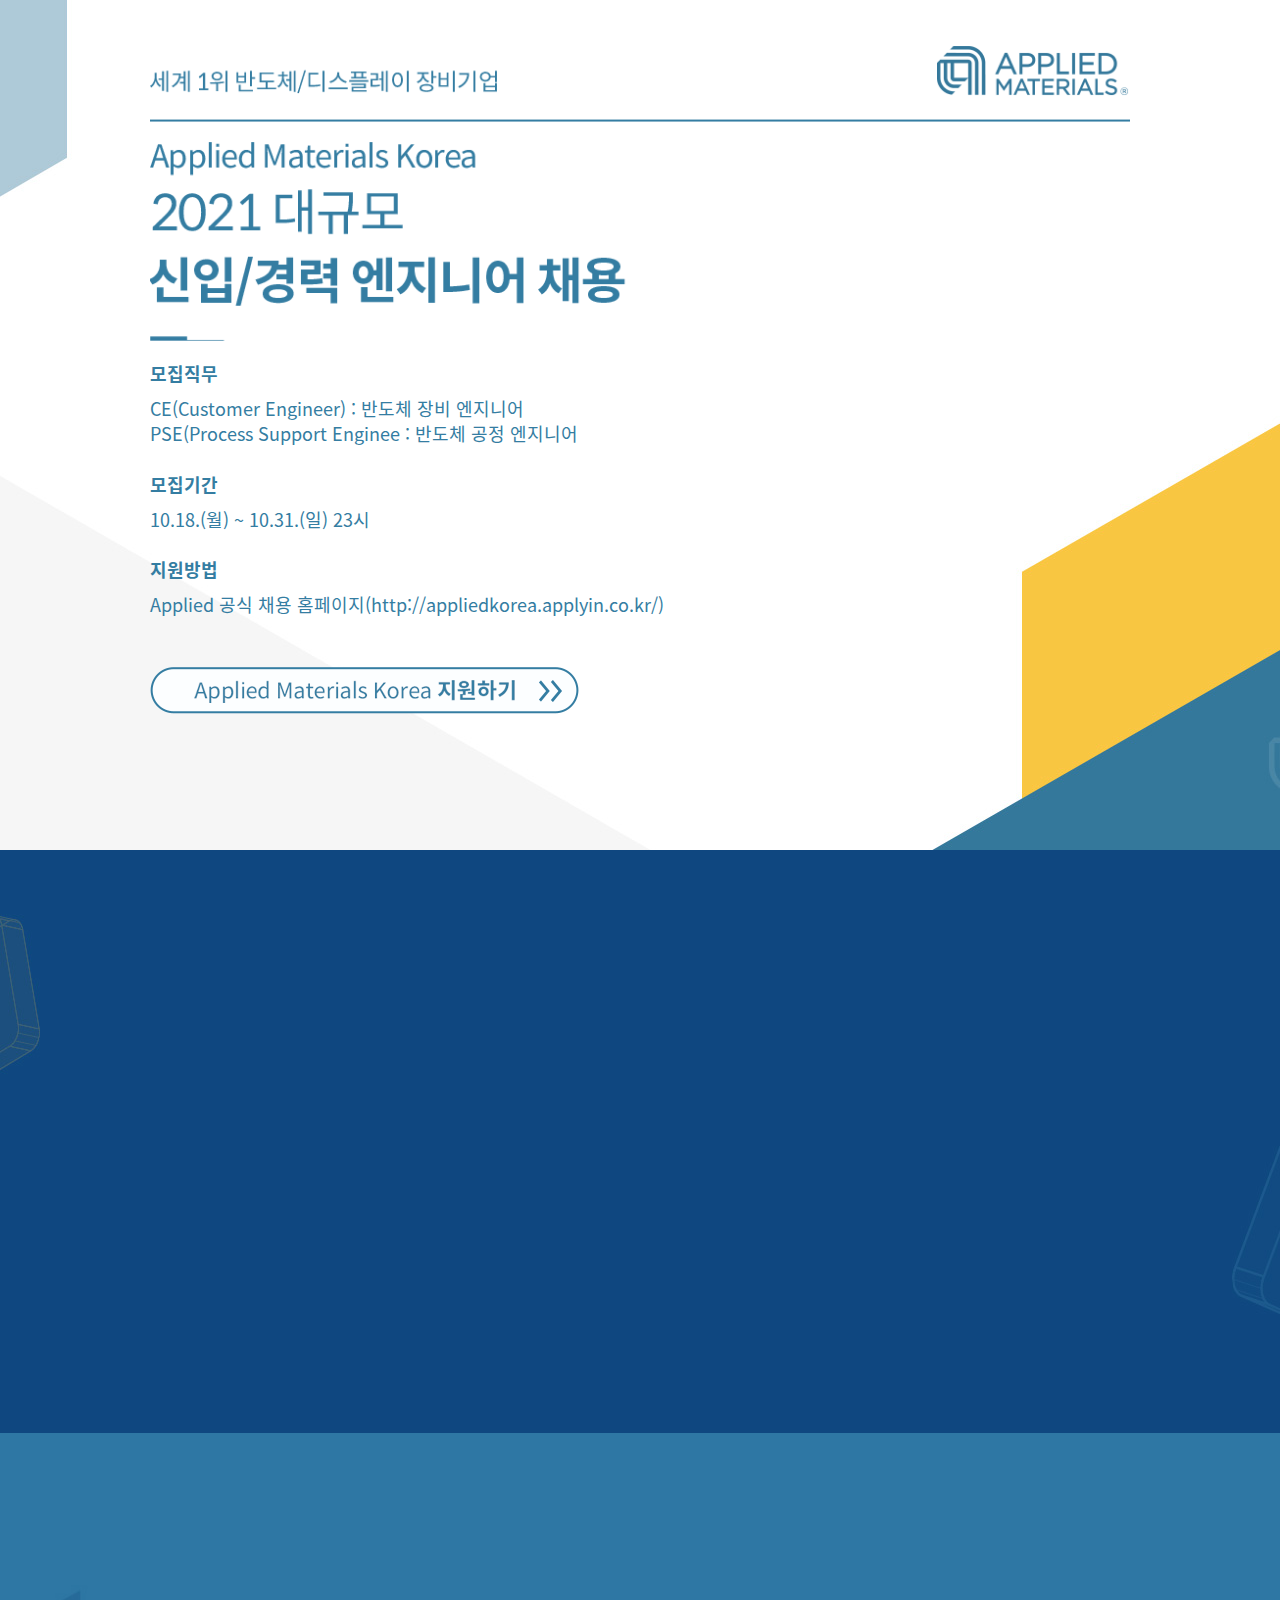
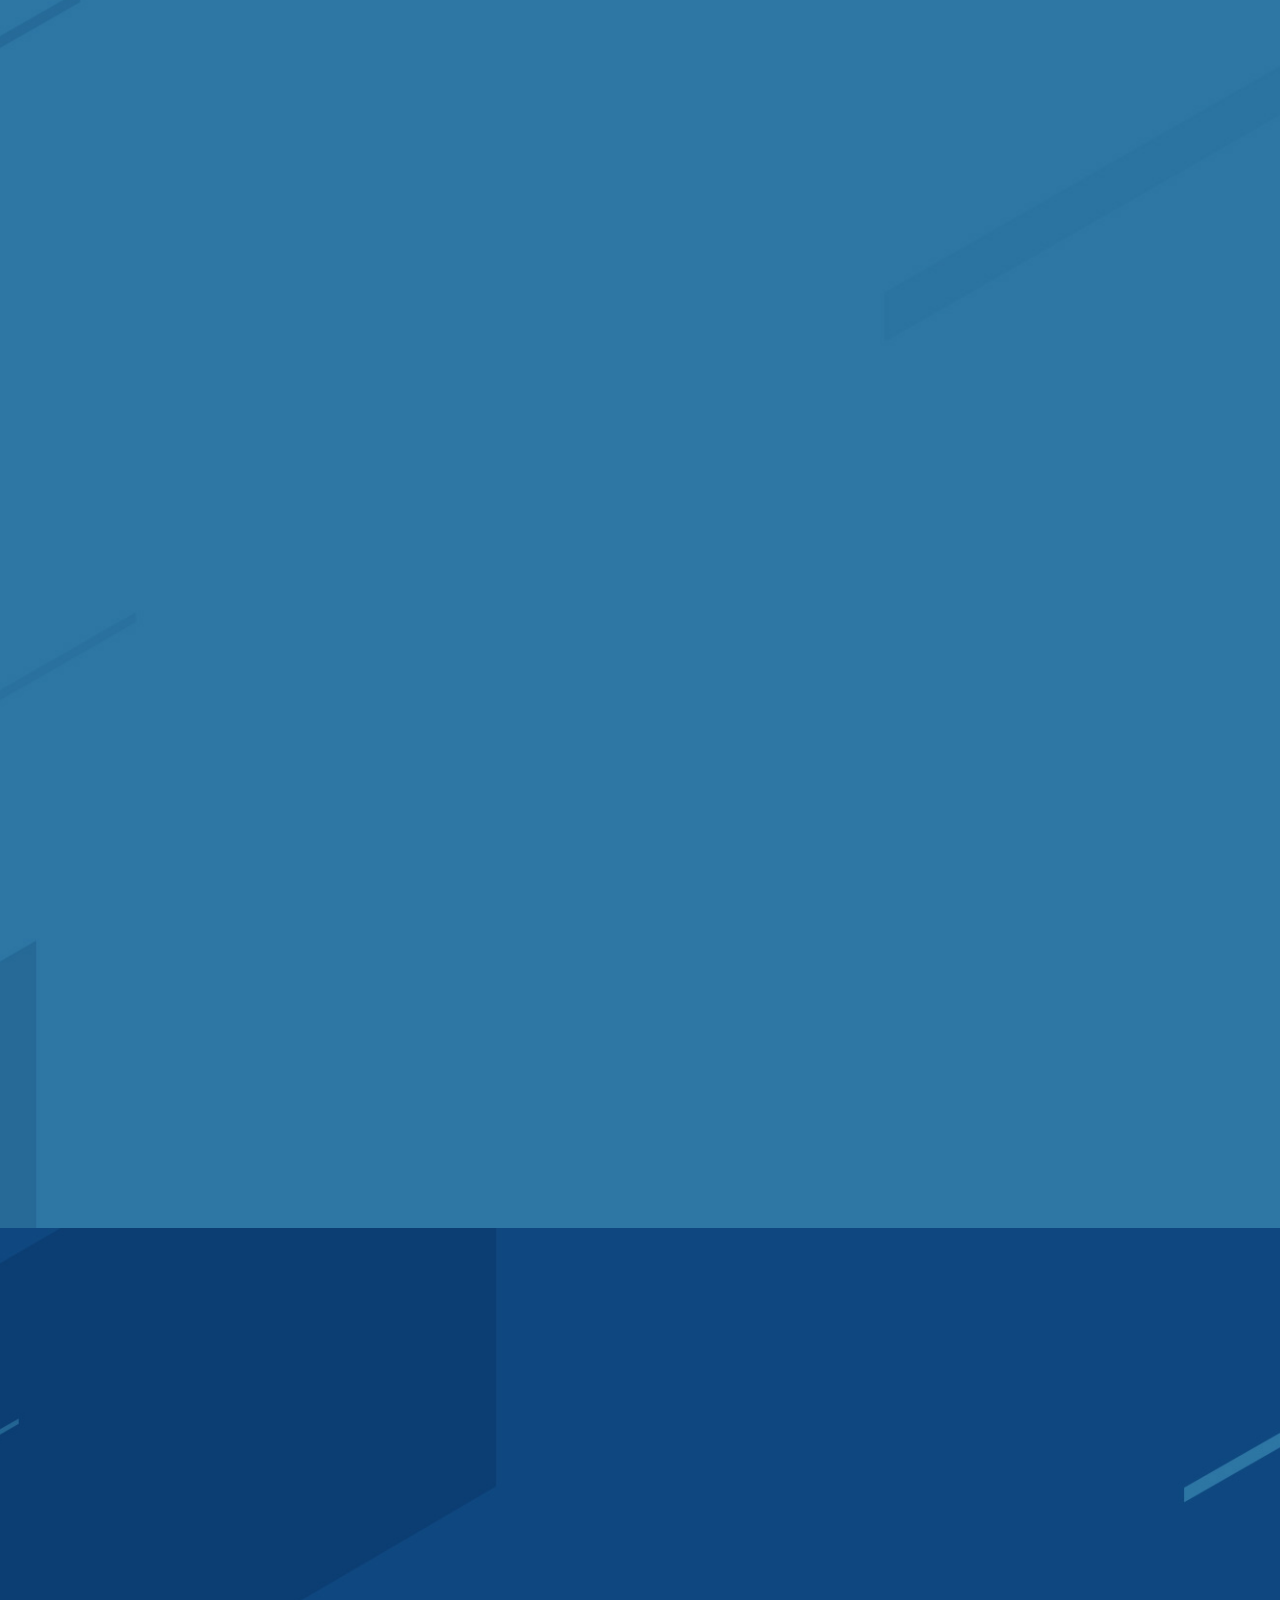
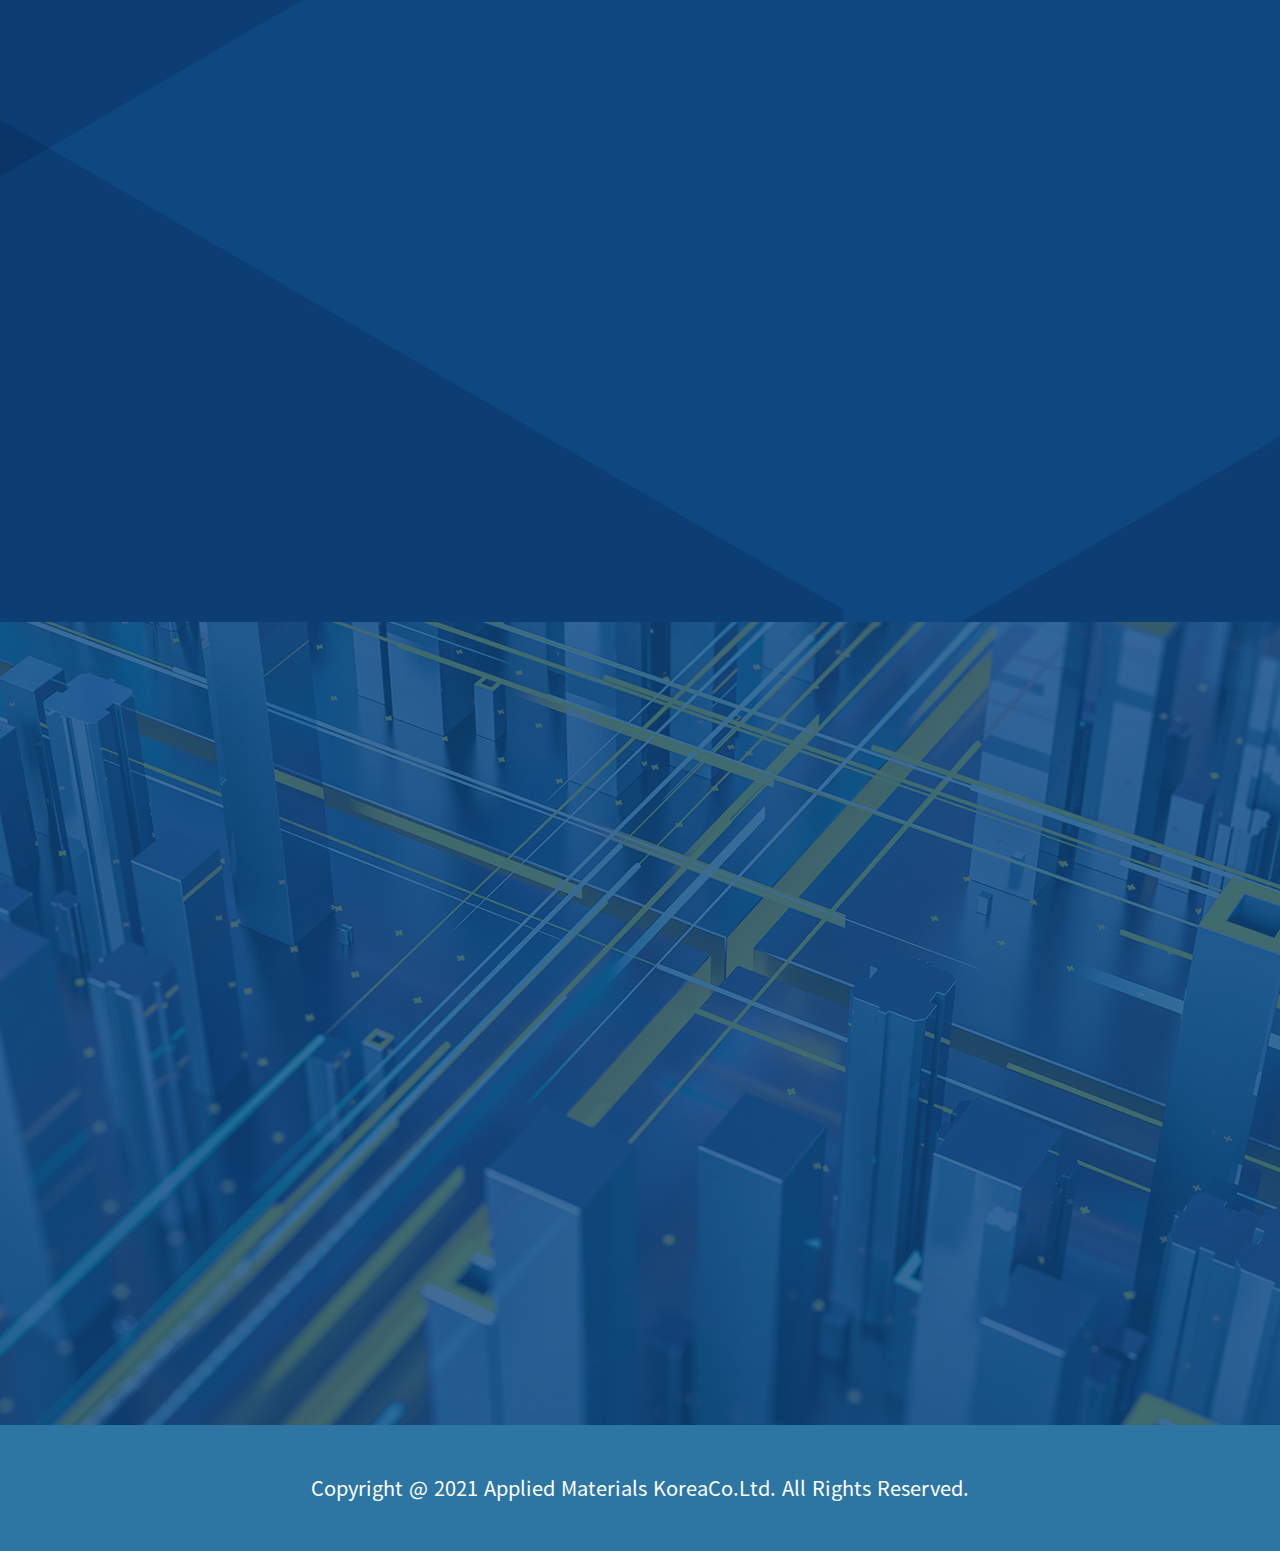
==== commit 866cc59b: "퍼블 반영" ====
--- a/Views/html/index.html
+++ b/Views/html/index.html
@@ -3,15 +3,15 @@
 <head>
 <meta charset="UTF-8">
 <meta http-equiv="X-UA-Compatible" content="IE=edge">
-<!-- <link rel="shortcut icon" href="../../Content/img/favicon.ico" type="image/x-icon">
-<link rel="icon" href="../../Content/img/favicon.ico" type="image/x-icon"> -->
+<link rel="shortcut icon" href="../../Content/img/favicon.ico" type="image/x-icon">
+<link rel="icon" href="../../Content/img/favicon.ico" type="image/x-icon">
 <meta property="og:url" content="" />
 <meta property="og:title" content="" />
 <meta property="og:description" content="" />
-<!-- <meta property="og:image" content="../../Content/img/og.jpg">
-<meta property="og:image:width" content="1200">
-<meta property="og:image:height" content="630"> -->
-<meta name="viewport" content="width=device-width, initial-scale=1.0, user-scalable=no, height=device-height, maximum-scale=1.0" />
+<meta property="og:image" content="../../Content/img/og.jpg">
+<meta property="og:image:width" content="600">
+<meta property="og:image:height" content="315">
+<meta name="viewport" content="width=device-width, initial-scale=1.0, user-scalable=yes, height=device-height, maximum-scale=1.0" />
 <meta name="keyword" content="">
 <meta name="description" content="">
 <title>AMK</title>
@@ -59,9 +59,10 @@
                         <div class="youtube-live">
                             <div class="title motion-right-2"><img src="../../Content/img/pc/title_live.png" alt="" class="responsive" /></div>
                             <div class="info motion-right-3">
-                                <p><strong>주요내용</strong><span>|</span>자기소개서/면접 Tip, 회사생활 및 직무소개</p>
-                                <p><strong>시청방법</strong><span>|</span>Applied Materials Korea Youtube 접속</p>
-                                <p><strong>사전접수</strong><span>|</span>사전 접수를 통해 미리 질문을 남겨주세요!</p>
+                                <p><strong>설명회일시</strong><span>|</span>2021. 10. 26(화) 16:00</p>
+                                <p><strong>주 요 내 용</strong><span>|</span>자기소개서/면접 Tip, 회사생활 및 직무소개</p>
+                                <p><strong>시 청 방 법</strong><span>|</span>Applied Materials Korea Youtube 접속</p>
+                                <p><strong>사 전 접 수</strong><span>|</span>사전 접수를 통해 미리 질문을 남겨주세요!</p>
                                 <p class="highlight">* 사전접수를 해주신 분들께는 추첨을 통해 Applied 기념품을 드립니다.</p>
                             </div>
                             <div class="btn-group motion-right-4">
@@ -79,19 +80,19 @@
                     <div class="guide-list">
                         <ul>
                             <li class="motion-up-2">
-                                <a href="javascript:;"><img src="../../Content/img/pc/guide_1.png" alt="" class="responsive" /></a>
-                                <a href="https://appliedkorea.applyin.co.kr/jobs/1867" target="_blank" class="btn">지원하기</a>
+                                <a href="javascript:popupOpen('.dimmed','popupOpen1');"><img src="../../Content/img/pc/guide_1.png" alt="" class="responsive" /></a>
+                                <a href="https://appliedkorea.applyin.co.kr/jobs/1867" target="_blank" class="btn btn-full">지원하기</a>
                             </li>
                             <li class="motion-up-3">
-                                <a href="javascript:;"><img src="../../Content/img/pc/guide_2.png" alt="" class="responsive" /></a>
+                                <a href="javascript:popupOpen('.dimmed','popupOpen2');"><img src="../../Content/img/pc/guide_2.png" alt="" class="responsive" /></a>
                                 <a href="https://appliedkorea.applyin.co.kr/jobs/1870" target="_blank" class="btn btn-full">지원하기</a>
                             </li>
                             <li class="motion-up-4">
-                                <a href="javascript:;"><img src="../../Content/img/pc/guide_3.png" alt="" class="responsive" /></a>
-                                <a href="https://appliedkorea.applyin.co.kr/jobs/1872" target="_blank" class="btn">지원하기</a>
+                                <a href="javascript:popupOpen('.dimmed','popupOpen3');"><img src="../../Content/img/pc/guide_3.png" alt="" class="responsive" /></a>
+                                <a href="https://appliedkorea.applyin.co.kr/jobs/1872" target="_blank" class="btn btn-full">지원하기</a>
                             </li>
                             <li class="motion-up-5">
-                                <a href="javascript:;"><img src="../../Content/img/pc/guide_4.png" alt="" class="responsive" /></a>
+                                <a href="javascript:popupOpen('.dimmed','popupOpen4');"><img src="../../Content/img/pc/guide_4.png" alt="" class="responsive" /></a>
                                 <a href="https://appliedkorea.applyin.co.kr/jobs/1871" target="_blank" class="btn btn-full">지원하기</a>
                             </li>
                         </ul>
@@ -136,6 +137,34 @@
             </div>
         </div>
 
+        <div class="dimmed"></div>
+        <div class="popup" id="popupOpen1">
+            <a href="javascript:popupClose('.dimmed','popupOpen1');" class="popup-close"><span class="sr-only">닫기</span></a>
+            <div class="popup-cont">
+                <img src="../../Content/img/popup/popup_1.png" alt=""/>
+            </div>
+        </div>
+
+        <div class="popup" id="popupOpen2">
+            <a href="javascript:popupClose('.dimmed','popupOpen2');" class="popup-close"><span class="sr-only">닫기</span></a>
+            <div class="popup-cont">
+                <img src="../../Content/img/popup/popup_2.png" alt=""/>
+            </div>
+        </div>
+
+        <div class="popup" id="popupOpen3">
+            <a href="javascript:popupClose('.dimmed','popupOpen3');" class="popup-close"><span class="sr-only">닫기</span></a>
+            <div class="popup-cont">
+                <img src="../../Content/img/popup/popup_3.png" alt=""/>
+            </div>
+        </div>
+
+        <div class="popup" id="popupOpen4">
+            <a href="javascript:popupClose('.dimmed','popupOpen4');" class="popup-close"><span class="sr-only">닫기</span></a>
+            <div class="popup-cont">
+                <img src="../../Content/img/popup/popup_4.png" alt=""/>
+            </div>
+        </div>
     </div>
 </div>
 <script src="../../js/script.js"></script>
--- a/Content/css/style.css
+++ b/Content/css/style.css
@@ -2422,14 +2422,14 @@
 @media screen and (min-width: 1100px) {
   #wrap .btn {
     width: 287px;
-    padding: 0.40625rem 0;
+    padding: 0.26562rem 0;
     font-size: 20px;
   }
 }
 
 @media screen and (min-width: 1100px) and (min-width: 720px) {
   #wrap .btn {
-    padding: 13px 0;
+    padding: 8.5px 0;
   }
 }
 
@@ -3050,7 +3050,6 @@
   z-index: 1004;
   width: 100%;
   text-align: center;
-  background: #fff;
   -webkit-box-sizing: border-box;
   box-sizing: border-box;
   -webkit-transform: translateX(-50%);
@@ -3059,112 +3058,8 @@
 
 @media screen and (min-width: 720px) {
   .popup {
-    max-width: 830px;
-  }
-}
-
-.popup-title span {
-  display: block;
-  font-weight: 700;
-  font-size: 4.16667vw;
-  color: #1c1c1c;
-}
-
-@media screen and (min-width: 720px) {
-  .popup-title span {
-    font-size: 30px;
-  }
-}
-
-.popup-title span.text-2 {
-  font-size: 3.33333vw;
-  color: #5d5d5d;
-}
-
-@media screen and (min-width: 720px) {
-  .popup-title span.text-2 {
-    font-size: 24px;
-  }
-}
-
-@media screen and (min-width: 720px) {
-  .popup-title span {
-    font-size: 25px;
-  }
-  .popup-title span.text-2 {
-    font-size: 16px;
-  }
-}
-
-.popup-title .highlight {
-  color: #e7528c;
-  font-weight: 700;
-  font-size: 5.55556vw;
-}
-
-@media screen and (min-width: 720px) {
-  .popup-title .highlight {
-    font-size: 40px;
-  }
-}
-
-@media screen and (min-width: 720px) {
-  .popup-title .highlight {
-    font-size: 25px;
-  }
-}
-
-.popup-btn {
-  margin-top: 3.125rem;
-  font-size: 0;
-}
-
-@media screen and (min-width: 720px) {
-  .popup-btn {
-    margin-top: 100px;
-  }
-}
-
-.popup-btn a {
-  position: relative;
-  display: inline-block;
-  width: 100%;
-  padding: 1.0625rem 0;
-  text-align: center;
-  font-size: 5vw;
-  font-weight: 700;
-  color: #fff;
-  background-color: #000;
-  -webkit-box-sizing: border-box;
-  box-sizing: border-box;
-}
-
-@media screen and (min-width: 720px) {
-  .popup-btn a {
-    padding: 34px 0;
-  }
-}
-
-@media screen and (min-width: 720px) {
-  .popup-btn a {
-    font-size: 36px;
-  }
-}
-
-.popup-btn a:first-child {
-  background-color: #000;
-}
-
-@media screen and (min-width: 1100px) {
-  .popup-btn a {
-    padding: 18px 0;
-    font-size: 22px;
-    border-width: 1px;
-  }
-}
-
-.popup-btn a.btn-print {
-  display: none;
+    max-width: 800px;
+  }
 }
 
 .popup-close {
@@ -3173,14 +3068,14 @@
   top: 0px;
   z-index: 3;
   cursor: pointer;
-  background-color: transparent;
+  background-color: #fff;
 }
 
 .popup-close {
   display: inline-block;
-  width: 20px;
-  height: 20px;
-  padding: 10px;
+  width: 12px;
+  height: 12px;
+  padding: 6px;
   cursor: pointer;
 }
 
@@ -3189,7 +3084,7 @@
   display: block;
   width: 140%;
   height: 2px;
-  background: #000;
+  background: #143a88;
 }
 
 .popup-close:before {
@@ -3212,13 +3107,13 @@
 
 @media screen and (min-width: 720px) {
   .popup-close {
-    background-color: transparent;
+    background-color: #fff;
   }
   .popup-close {
     display: inline-block;
-    width: 30px;
-    height: 30px;
-    padding: 15px;
+    width: 18px;
+    height: 18px;
+    padding: 9px;
     cursor: pointer;
   }
   .popup-close:before, .popup-close:after {
@@ -3226,7 +3121,7 @@
     display: block;
     width: 140%;
     height: 2px;
-    background: #000;
+    background: #143a88;
   }
   .popup-close:before {
     margin-top: -0.5px;
@@ -3246,161 +3141,6 @@
   }
 }
 
-.popup-date {
-  font-weight: 700;
-  font-size: 5vw;
-  padding: 1.875rem 0;
-  color: #06c755;
-  text-align: left;
-  padding-left: 0.625rem;
-  line-height: 1;
-}
-
-@media screen and (min-width: 720px) {
-  .popup-date {
-    font-size: 36px;
-  }
-}
-
-@media screen and (min-width: 720px) {
-  .popup-date {
-    padding: 60px 0;
-  }
-}
-
-@media screen and (min-width: 720px) {
-  .popup-date {
-    padding-left: 20px;
-  }
-}
-
-.popup-date.next {
-  color: #0080ff;
-  border-top: 9px solid #000;
-}
-
-.popup-date strong {
-  font-size: 42px;
-  font-weight: 900;
-  line-height: 1;
-}
-
-@media screen and (min-width: 720px) {
-  .popup-date {
-    font-size: 27px;
-  }
-  .popup-date strong {
-    font-size: 70px;
-  }
-}
-
-.popup-cont {
-  padding: 0 0.625rem;
-}
-
-@media screen and (min-width: 720px) {
-  .popup-cont {
-    padding: 0 20px;
-  }
-}
-
-.popup-cont .table-box {
-  padding-bottom: 1.875rem;
-}
-
-@media screen and (min-width: 720px) {
-  .popup-cont .table-box {
-    padding-bottom: 60px;
-  }
-}
-
-.popup-cont .table-box table {
-  width: 100%;
-  border: none;
-}
-
-.popup-cont .table-box table th, .popup-cont .table-box table td {
-  padding: 10px;
-  color: #000;
-  font-size: 4.16667vw;
-  text-align: center;
-}
-
-@media screen and (min-width: 720px) {
-  .popup-cont .table-box table th, .popup-cont .table-box table td {
-    font-size: 30px;
-  }
-}
-
-@media screen and (min-width: 720px) {
-  .popup-cont .table-box table th, .popup-cont .table-box table td {
-    font-size: 18px;
-  }
-}
-
-.popup-cont .table-box table th {
-  font-weight: 700;
-}
-
-.popup-cont .table-box table thead th {
-  border-bottom: 3px solid #000;
-  font-weight: 900;
-}
-
-.popup-cont .table-box table thead th:last-child {
-  text-align: left;
-}
-
-.popup-cont .table-box table tbody tr {
-  border-top: 1px solid #dedede;
-}
-
-.popup-cont .table-box table tbody tr th, .popup-cont .table-box table tbody tr td {
-  padding: 10px 10px;
-}
-
-.popup-cont .table-box table tbody tr th {
-  text-align: center;
-}
-
-.popup-cont .table-box table tbody tr td strong {
-  font-weight: 700;
-}
-
-.popup-cont .table-box table tbody tr td p {
-  color: #636363;
-  font-size: 3.33333vw;
-}
-
-@media screen and (min-width: 720px) {
-  .popup-cont .table-box table tbody tr td p {
-    font-size: 24px;
-  }
-}
-
-@media screen and (min-width: 720px) {
-  .popup-cont .table-box table tbody tr td p {
-    font-size: 16px;
-  }
-}
-
-.popup-cont .table-box table tbody tr td:last-child {
-  text-align: left;
-}
-
-.popup-cont .table-box table tbody tr.time th, .popup-cont .table-box table tbody tr.time td {
-  color: #06c755;
-  font-weight: 700;
-}
-
-.popup-cont .table-box table tbody tr:first-child + tr {
-  border-top: none;
-}
-
-.popup-cont.next .table-box tbody tr.time th, .popup-cont.next .table-box tbody tr.time td {
-  color: #0080ff;
-}
-
 #wrap .section {
   position: relative;
 }
@@ -3422,22 +3162,22 @@
 }
 
 #wrap .section-title .text-group dl {
-  margin-top: 1.3125rem;
+  margin-top: 0.78125rem;
 }
 
 @media screen and (min-width: 720px) {
   #wrap .section-title .text-group dl {
-    margin-top: 42px;
+    margin-top: 25px;
   }
 }
 
 #wrap .section-title .text-group dl:first-child {
-  margin-top: 0.84375rem;
+  margin-top: 0.625rem;
 }
 
 @media screen and (min-width: 720px) {
   #wrap .section-title .text-group dl:first-child {
-    margin-top: 27px;
+    margin-top: 20px;
   }
 }
 
@@ -3454,13 +3194,13 @@
 
 @media screen and (min-width: 1100px) {
   #wrap .section-title .text-group dl dt, #wrap .section-title .text-group dl dd {
-    font-size: 3.33333vw;
+    font-size: 2.5vw;
   }
 }
 
 @media screen and (min-width: 1100px) and (min-width: 720px) {
   #wrap .section-title .text-group dl dt, #wrap .section-title .text-group dl dd {
-    font-size: 24px;
+    font-size: 18px;
   }
 }
 
@@ -3491,20 +3231,17 @@
   #wrap .section-title {
     padding-bottom: 0;
     background-image: url(../img/pc/bg_title.jpg);
-    height: 1040px;
-  }
-  #wrap .section-title .text-group {
-    padding-left: 10px;
+    height: 850px;
   }
   #wrap .section-title .btn-apply {
-    width: 591px;
-    margin-top: 1.875rem;
+    width: auto;
+    margin-top: 1.15625rem;
   }
 }
 
 @media screen and (min-width: 1100px) and (min-width: 720px) {
   #wrap .section-title .btn-apply {
-    margin-top: 60px;
+    margin-top: 37px;
   }
 }
 
@@ -3527,7 +3264,7 @@
     padding: 0;
     padding-top: 1.5625rem;
     background-image: url(../img/pc/bg_live.jpg);
-    height: 553px;
+    height: 583px;
   }
 }
 
@@ -3584,7 +3321,6 @@
 }
 
 #wrap .section-live .live-group .youtube-live .title {
-  width: 60%;
   margin-top: 2.1875rem;
 }
 
@@ -3602,12 +3338,12 @@
 }
 
 #wrap .section-live .live-group .youtube-live .info {
-  margin-top: 1.125rem;
+  margin-top: 0.9375rem;
 }
 
 @media screen and (min-width: 720px) {
   #wrap .section-live .live-group .youtube-live .info {
-    margin-top: 36px;
+    margin-top: 30px;
   }
 }
 
@@ -3651,7 +3387,7 @@
 #wrap .section-live .live-group .youtube-live .info p.highlight {
   color: #f9c642;
   font-size: 2.5vw;
-  margin-top: 0.8125rem;
+  margin-top: 0.625rem;
 }
 
 @media screen and (min-width: 720px) {
@@ -3662,7 +3398,7 @@
 
 @media screen and (min-width: 720px) {
   #wrap .section-live .live-group .youtube-live .info p.highlight {
-    margin-top: 26px;
+    margin-top: 20px;
   }
 }
 
@@ -3679,13 +3415,13 @@
 
 @media screen and (min-width: 1100px) {
   #wrap .section-live .live-group .youtube-live .btn-group {
-    margin-top: 0.9375rem;
+    margin-top: 0.8125rem;
   }
 }
 
 @media screen and (min-width: 1100px) and (min-width: 720px) {
   #wrap .section-live .live-group .youtube-live .btn-group {
-    margin-top: 30px;
+    margin-top: 26px;
   }
 }
 
@@ -3720,19 +3456,19 @@
 #wrap .section-guide {
   background: url(../img/mobile/bg_guide.jpg) no-repeat 50% 100%;
   background-size: cover;
-  padding-bottom: 7.5rem;
+  padding-bottom: 1.5625rem;
 }
 
 @media screen and (min-width: 720px) {
   #wrap .section-guide {
-    padding-bottom: 240px;
+    padding-bottom: 50px;
   }
 }
 
 @media screen and (min-width: 1100px) {
   #wrap .section-guide {
     background-image: url(../img/pc/bg_guide.jpg);
-    height: 1645px;
+    height: 1395px;
     padding-bottom: 0;
   }
 }
@@ -3752,6 +3488,18 @@
 @media screen and (min-width: 1100px) {
   #wrap .section-guide .title {
     width: auto;
+  }
+}
+
+@media screen and (min-width: 1100px) {
+  #wrap .section-guide .guide-list {
+    margin-top: 1.25rem;
+  }
+}
+
+@media screen and (min-width: 1100px) and (min-width: 720px) {
+  #wrap .section-guide .guide-list {
+    margin-top: 40px;
   }
 }
 
@@ -3766,13 +3514,13 @@
 }
 
 #wrap .section-guide .guide-list ul li {
-  padding: 1.5625rem 0;
+  padding: 0.3125rem 0 1.5625rem;
   border-top: 1px solid #9dbfd4;
 }
 
 @media screen and (min-width: 720px) {
   #wrap .section-guide .guide-list ul li {
-    padding: 50px 0;
+    padding: 10px 0 50px;
   }
 }
 
@@ -3787,8 +3535,18 @@
 
 @media screen and (min-width: 1100px) {
   #wrap .section-guide .guide-list ul li {
+    padding: 1.25rem 0 2.5rem;
     width: 50%;
   }
+}
+
+@media screen and (min-width: 1100px) and (min-width: 720px) {
+  #wrap .section-guide .guide-list ul li {
+    padding: 40px 0 80px;
+  }
+}
+
+@media screen and (min-width: 1100px) {
   #wrap .section-guide .guide-list ul li:nth-child(2) {
     border-top: 0;
     padding-top: 0;
@@ -3797,7 +3555,7 @@
 
 #wrap .section-guide .guide-list ul li .btn {
   border-radius: 5px;
-  font-weight: 400;
+  font-weight: 700;
   border-color: #9dbfd4;
   width: 49.58333%;
   padding: 0.375rem 0;
@@ -3819,6 +3577,36 @@
 @media screen and (min-width: 1100px) and (min-width: 720px) {
   #wrap .section-guide .guide-list ul li .btn {
     padding: 10px 0;
+  }
+}
+
+#wrap .section-guide .guide-list ul li .btn-full {
+  color: #2d76a4;
+  font-size: 4.16667vw;
+  padding: 0.625rem 0;
+}
+
+@media screen and (min-width: 720px) {
+  #wrap .section-guide .guide-list ul li .btn-full {
+    font-size: 30px;
+  }
+}
+
+@media screen and (min-width: 720px) {
+  #wrap .section-guide .guide-list ul li .btn-full {
+    padding: 20px 0;
+  }
+}
+
+@media screen and (min-width: 1100px) {
+  #wrap .section-guide .guide-list ul li .btn-full {
+    padding: 0.4375rem 0;
+  }
+}
+
+@media screen and (min-width: 1100px) and (min-width: 720px) {
+  #wrap .section-guide .guide-list ul li .btn-full {
+    padding: 14px 0;
   }
 }
 
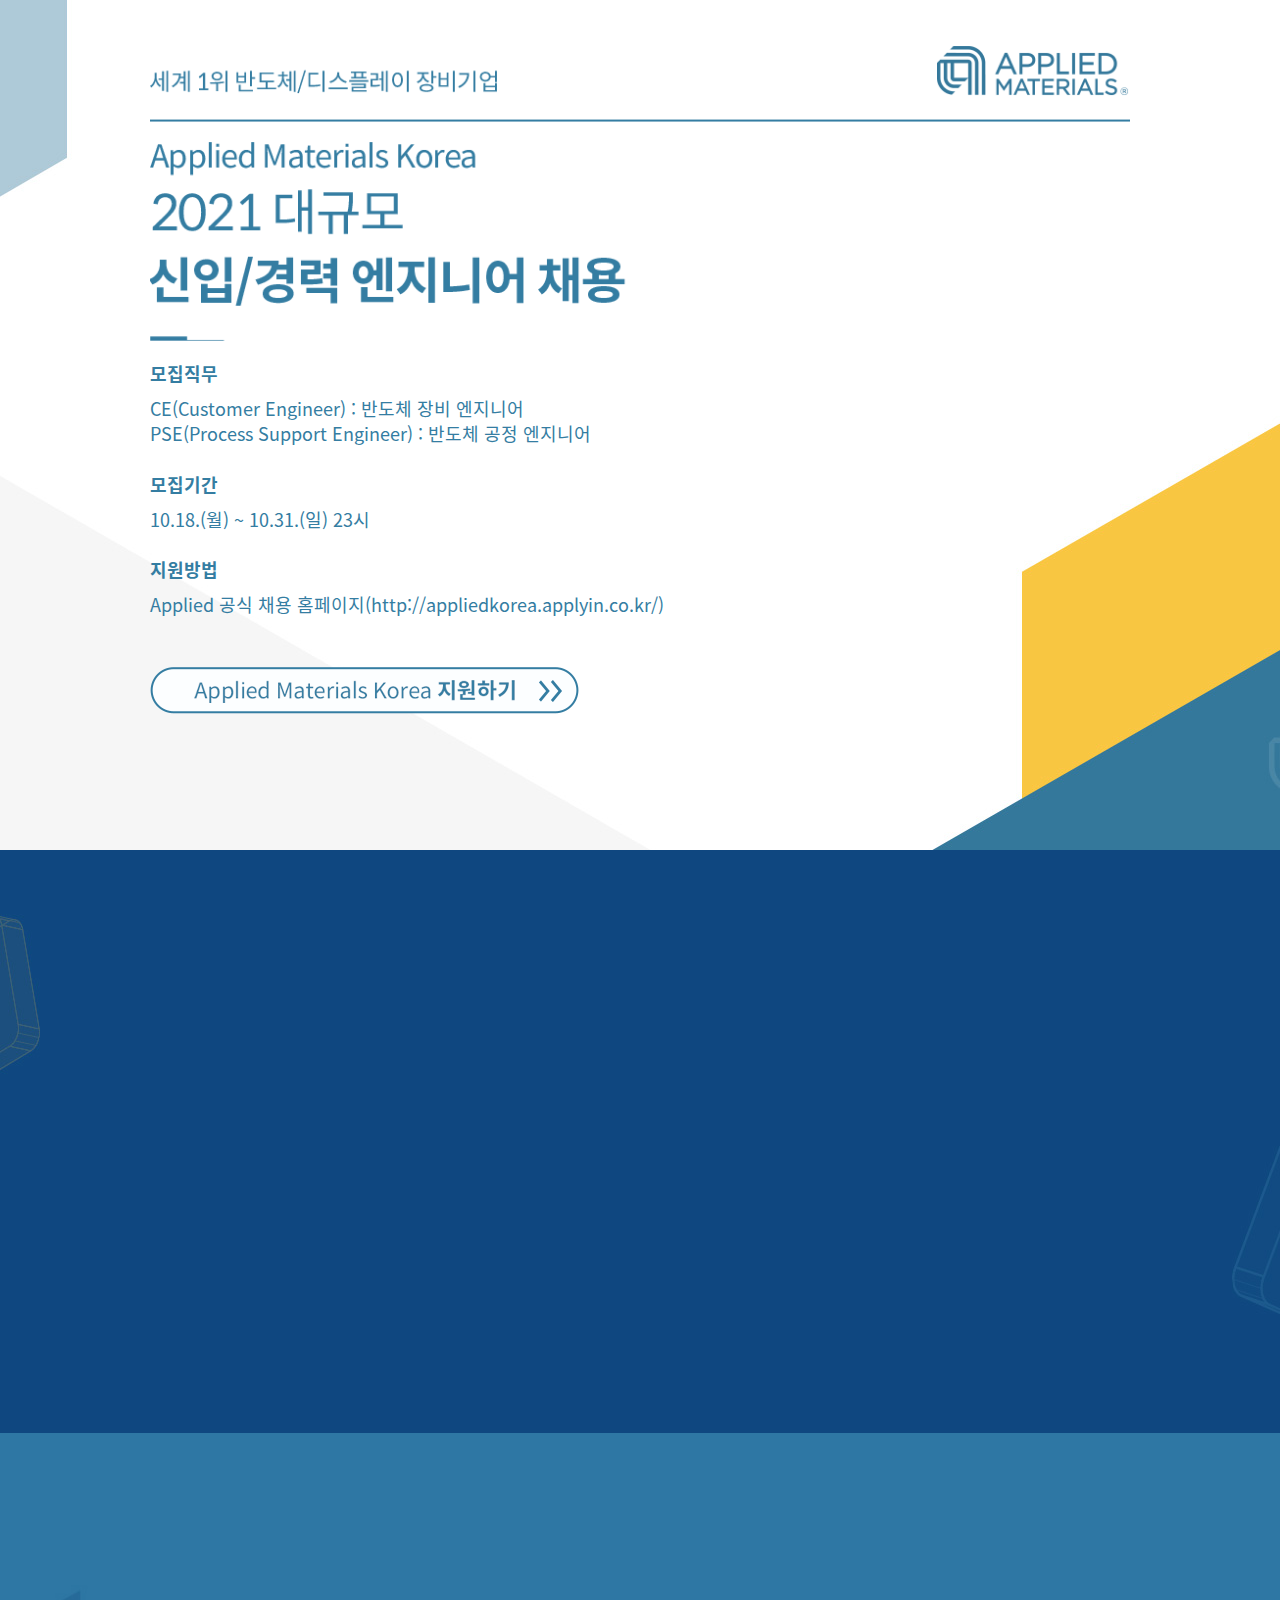
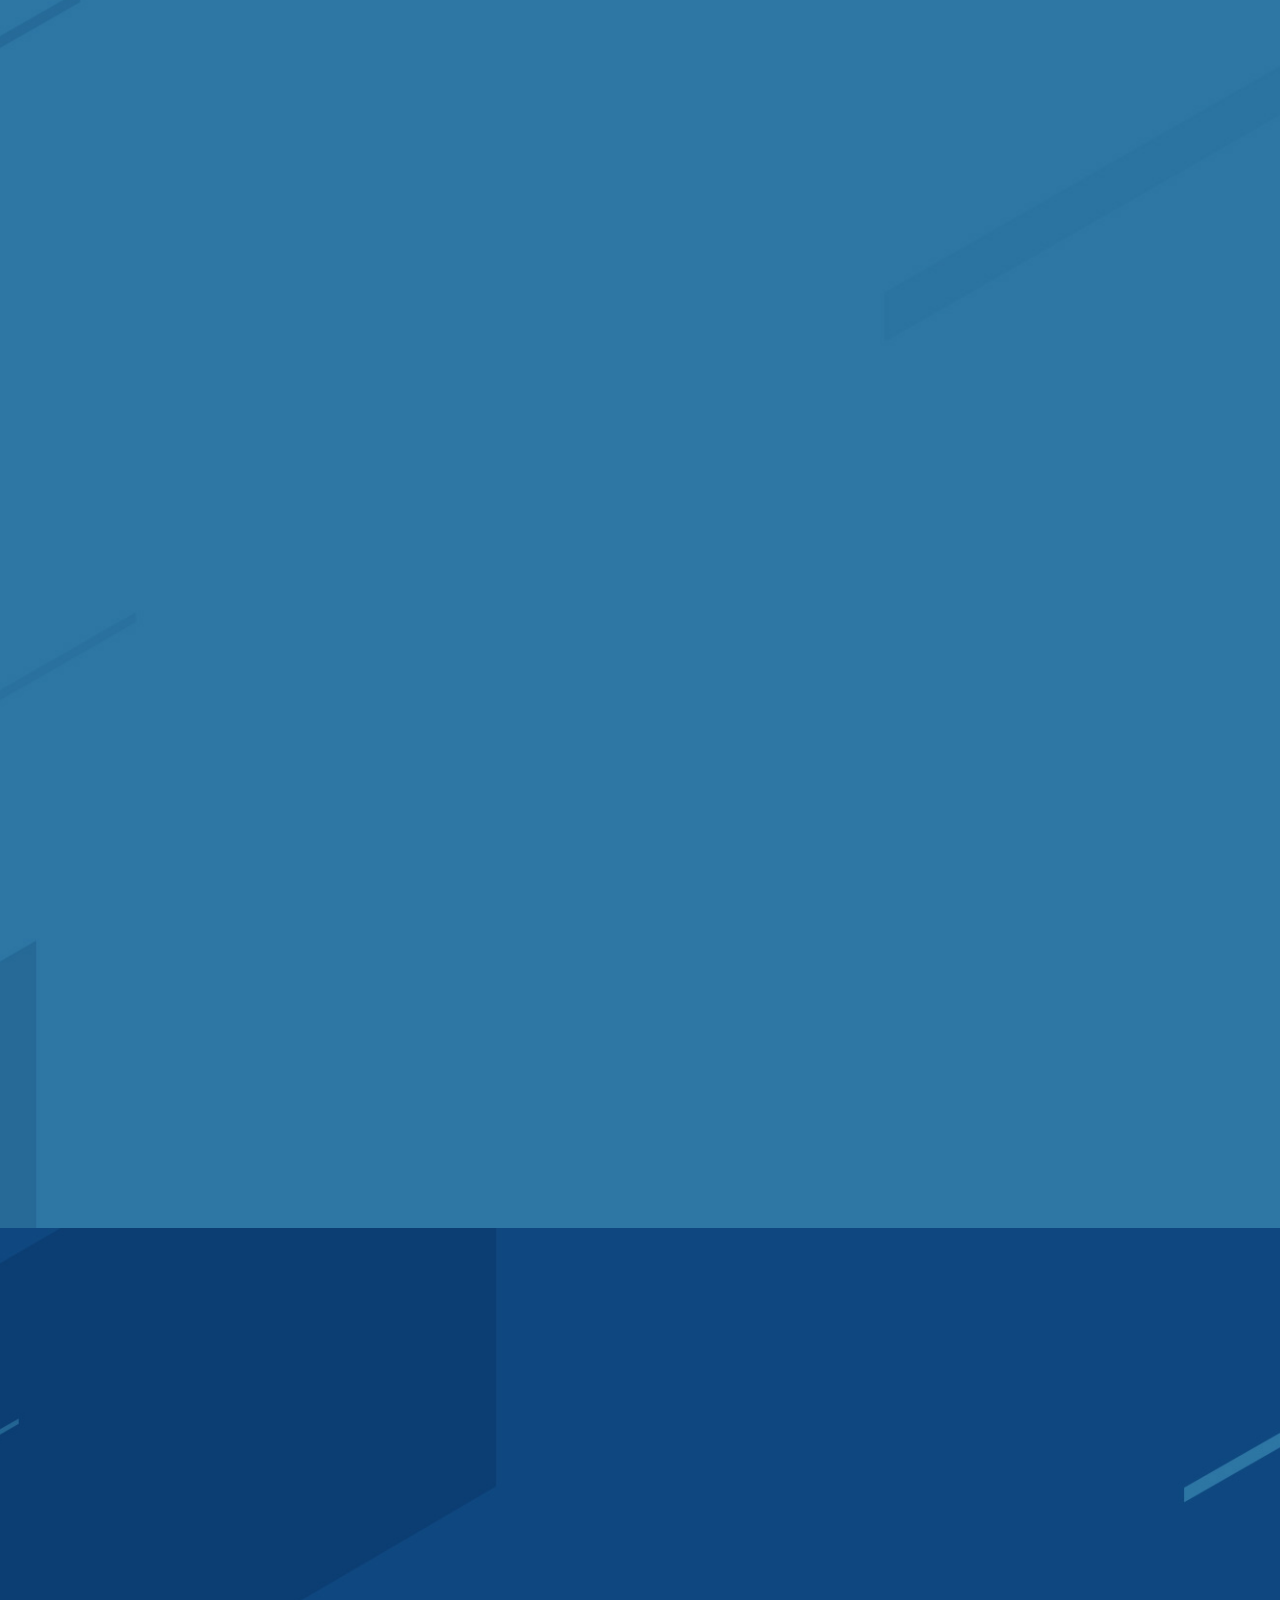
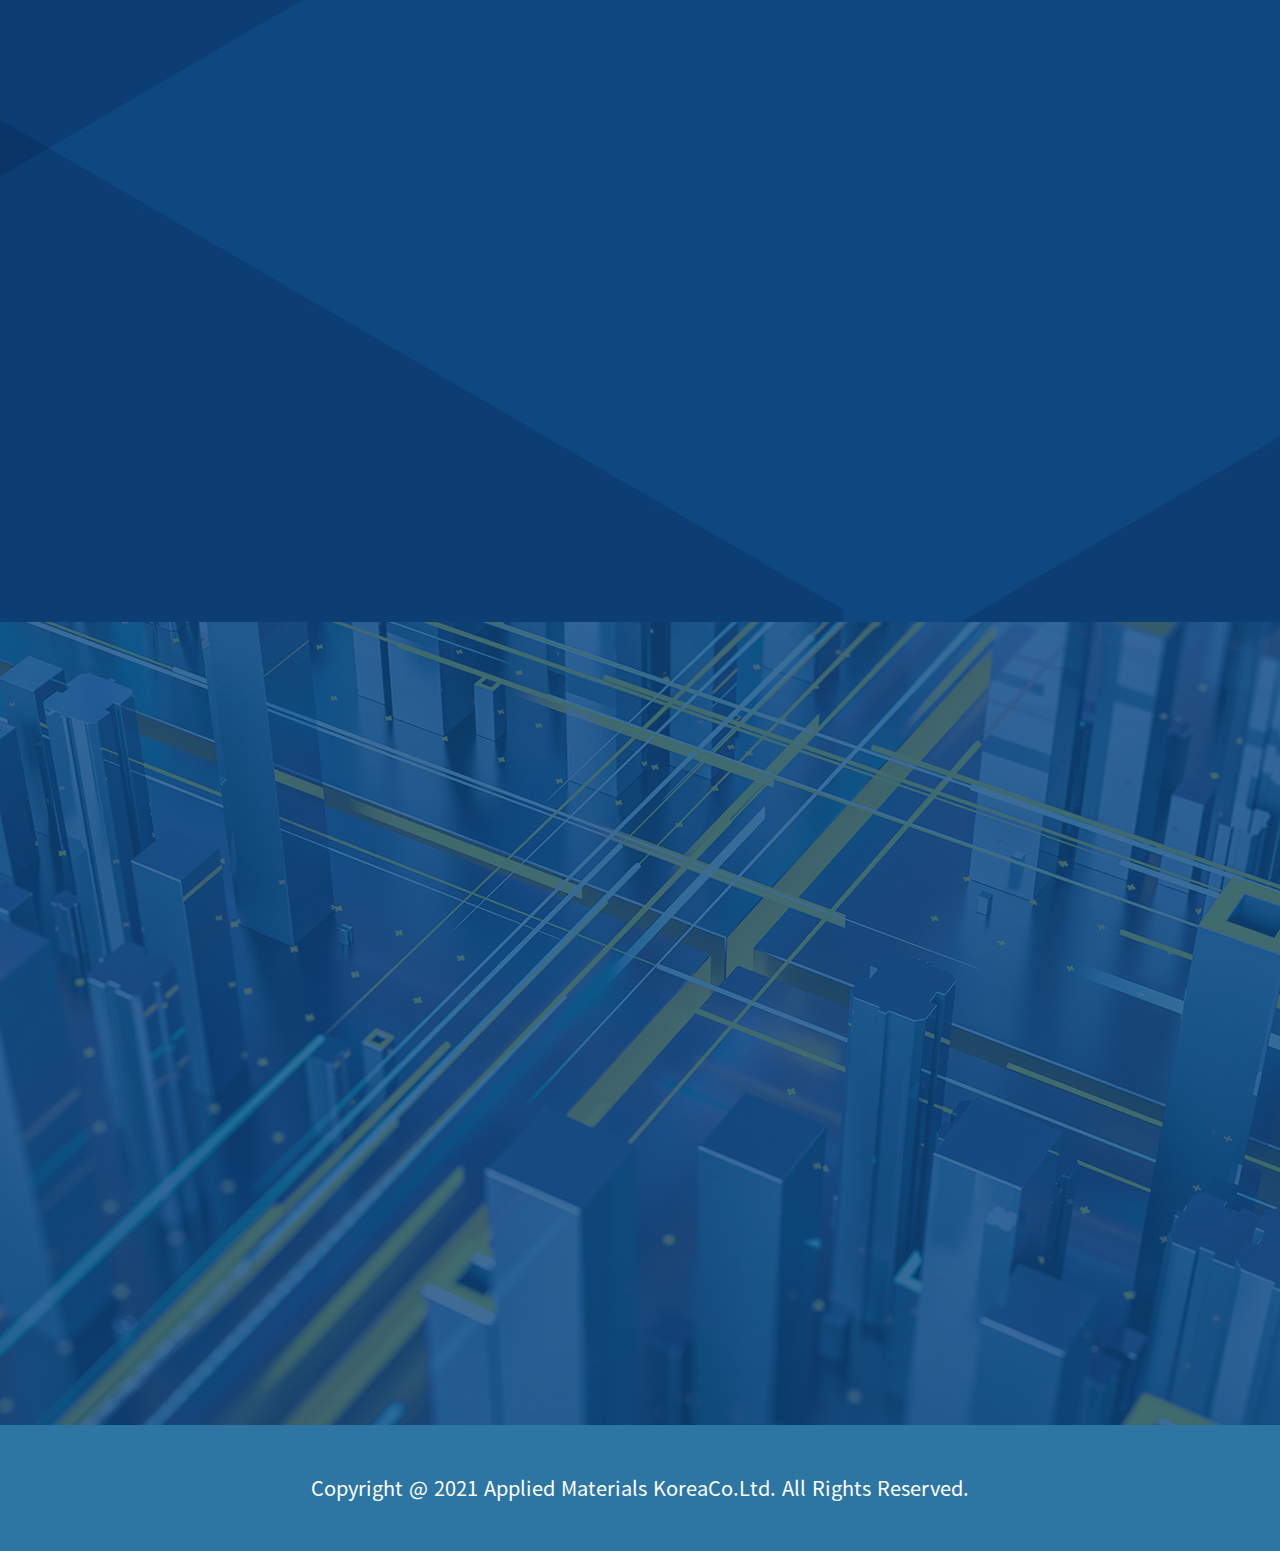
==== commit 83b3684d: "문구서정" ====
--- a/Views/html/index.html
+++ b/Views/html/index.html
@@ -1,25 +1,24 @@
 <!DOCTYPE html>
 <html lang="ko">
 <head>
-<meta charset="UTF-8">
-<meta http-equiv="X-UA-Compatible" content="IE=edge">
-<link rel="shortcut icon" href="../../Content/img/favicon.ico" type="image/x-icon">
-<link rel="icon" href="../../Content/img/favicon.ico" type="image/x-icon">
+<meta charset="UTF-8" />
+<meta http-equiv="X-UA-Compatible" content="IE=edge" />
+<link rel="shortcut icon" href="../../Content/img/favicon.ico" type="image/x-icon" />
+<link rel="icon" href="../../Content/img/favicon.ico" type="image/x-icon" />
 <meta property="og:url" content="" />
 <meta property="og:title" content="" />
 <meta property="og:description" content="" />
-<meta property="og:image" content="../../Content/img/og.jpg">
+<meta property="og:image" content="../../Content/img/og.jpg" />
 <meta property="og:image:width" content="600">
 <meta property="og:image:height" content="315">
-<meta name="viewport" content="width=device-width, initial-scale=1.0, user-scalable=yes, height=device-height, maximum-scale=1.0" />
-<meta name="keyword" content="">
-<meta name="description" content="">
+<meta name="viewport" content="width=device-width,initial-scale=1.0,minimum-scale=1.0,shrink-to-fit=no" >
+<meta name="keyword" content="" />
+<meta name="description" content="" />
 <title>AMK</title>
 <link rel="stylesheet" href="../../Content/css/slick.css">
 <link rel="stylesheet" href="../../Content/css/style.css">
 <script src="../../libs/jquery-2.1.4.min.js"></script>
 <script src="../../libs/slick-1.6.0.min.js"></script>
-
 </head>
 <body>
 <div id="wrap">
@@ -33,7 +32,7 @@
                         <dl class="motion-left-2">
                             <dt>모집직무</dt>
                             <dd>CE(Customer Engineer) : 반도체 장비 엔지니어</dd>
-                            <dd>PSE(Process Support Enginee : 반도체 공정 엔지니어</dd>
+                            <dd>PSE(Process Support Engineer) : 반도체 공정 엔지니어</dd>
                         </dl>
 
                         <dl class="motion-left-3">
@@ -43,18 +42,23 @@
 
                         <dl class="motion-left-4">
                             <dt>지원방법</dt>
-                            <dd>Applied 공식 채용 홈페이지(http://appliedkorea.applyin.co.kr/)</dd>
+                            <dd><a href="https://appliedkorea.applyin.co.kr/" target="_blank">Applied 공식 채용 홈페이지(http://appliedkorea.applyin.co.kr/)</a></dd>
                         </dl>
 
-                        <a href="http://appliedkorea.applyin.co.kr/" target="_blank" class="btn-apply motion-left-5"> <img src="../../Content/img/pc/btn_apply.png" alt="" class="responsive" /></a>
+                        <a href="http://appliedkorea.applyin.co.kr/" target="_blank" class="btn-apply motion-left-5"> 
+                            <img src="../../Content/img/pc/btn_apply.png" alt="" class="responsive" />
+                        </a>
                     </div>
                 </div>
             </div>
+            
             <div class="section section-live" id="sectionLive">
                 <div class="wrap">
                     <div class="live-group">
                         <div class="btn-live motion-left-1">
-                            <a href="https://youtu.be/GkmvQrcKdj8" target="_blank"><img src="../../Content/img/pc/btn_live.png" alt="" class="responsive" /></a>
+                            <a href="https://youtu.be/GkmvQrcKdj8" target="_blank">
+                                <img src="../../Content/img/pc/btn_live.png" alt="" class="responsive" />
+                            </a>
                         </div>
                         <div class="youtube-live">
                             <div class="title motion-right-2"><img src="../../Content/img/pc/title_live.png" alt="" class="responsive" /></div>
@@ -74,6 +78,7 @@
                     </div>
                 </div>
             </div>
+            
             <div class="section section-guide" id="sectionGuide">
                 <div class="wrap">
                     <div class="title motion-up-1"><img src="../../Content/img/pc/title_guide.png" alt="" class="responsive" /></div>
@@ -99,6 +104,8 @@
                     </div>
                 </div>
             </div>
+
+            
             <div class="section section-movie" id="sectionMovie">
                 <div class="wrap">
                     <div class="title motion-up-1"><img src="../../Content/img/pc/title_movie.png" alt="" class="responsive" /></div>
@@ -106,7 +113,9 @@
                         <iframe src="https://www.youtube.com/embed/67brUWabvAo" title="YouTube video player" frameborder="0" allow="accelerometer; autoplay; clipboard-write; encrypted-media; gyroscope; picture-in-picture" allowfullscreen></iframe>
                     </div>
                 </div>
-            </div>
+            </div> 
+
+           
             <div class="section section-company" id="sectionCompany">
                 <div class="wrap">
                     <div class="company-group">
@@ -136,34 +145,34 @@
                 <p class="copyright">Copyright @ 2021 Applied Materials KoreaCo.<br class="mobile" />Ltd. All Rights Reserved. </p>
             </div>
         </div>
+    </div>
 
-        <div class="dimmed"></div>
-        <div class="popup" id="popupOpen1">
-            <a href="javascript:popupClose('.dimmed','popupOpen1');" class="popup-close"><span class="sr-only">닫기</span></a>
-            <div class="popup-cont">
-                <img src="../../Content/img/popup/popup_1.png" alt=""/>
-            </div>
+    <div class="dimmed"></div>
+    <div class="popup" id="popupOpen1">
+        <a href="javascript:popupClose('.dimmed','popupOpen1');" class="popup-close"><span class="sr-only">닫기</span></a>
+        <div class="popup-cont">
+            <img src="../../Content/img/popup/popup_1.png" alt=""/>
         </div>
+    </div>
 
-        <div class="popup" id="popupOpen2">
-            <a href="javascript:popupClose('.dimmed','popupOpen2');" class="popup-close"><span class="sr-only">닫기</span></a>
-            <div class="popup-cont">
-                <img src="../../Content/img/popup/popup_2.png" alt=""/>
-            </div>
+    <div class="popup" id="popupOpen2">
+        <a href="javascript:popupClose('.dimmed','popupOpen2');" class="popup-close"><span class="sr-only">닫기</span></a>
+        <div class="popup-cont">
+            <img src="../../Content/img/popup/popup_2.png" alt=""/>
         </div>
+    </div>
 
-        <div class="popup" id="popupOpen3">
-            <a href="javascript:popupClose('.dimmed','popupOpen3');" class="popup-close"><span class="sr-only">닫기</span></a>
-            <div class="popup-cont">
-                <img src="../../Content/img/popup/popup_3.png" alt=""/>
-            </div>
+    <div class="popup" id="popupOpen3">
+        <a href="javascript:popupClose('.dimmed','popupOpen3');" class="popup-close"><span class="sr-only">닫기</span></a>
+        <div class="popup-cont">
+            <img src="../../Content/img/popup/popup_3.png" alt=""/>
         </div>
+    </div>
 
-        <div class="popup" id="popupOpen4">
-            <a href="javascript:popupClose('.dimmed','popupOpen4');" class="popup-close"><span class="sr-only">닫기</span></a>
-            <div class="popup-cont">
-                <img src="../../Content/img/popup/popup_4.png" alt=""/>
-            </div>
+    <div class="popup" id="popupOpen4">
+        <a href="javascript:popupClose('.dimmed','popupOpen4');" class="popup-close"><span class="sr-only">닫기</span></a>
+        <div class="popup-cont">
+            <img src="../../Content/img/popup/popup_4.png" alt=""/>
         </div>
     </div>
 </div>
--- a/Content/css/style.css
+++ b/Content/css/style.css
@@ -2186,35 +2186,6 @@
   opacity: 1;
   -webkit-transition-delay: 0.1s;
   transition-delay: 0.1s;
-}
-
-@font-face {
-  font-family: 'OneShinhan';
-  font-style: normal;
-  font-weight: 300;
-  src: url("../fonts/OneShinhanLight.eot");
-  /* IE9 Compat Modes */
-  src: local("OneShinhan Light"), local("NotoSansKR-Light"), url("../fonts/OneShinhanLight.eot?#iefix") format("embedded-opentype"), url("../fonts/OneShinhanLight.woff2") format("woff2"), url("../fonts/OneShinhanLight.woff") format("woff"), url("../fonts/OneShinhanLight.ttf") format("truetype");
-}
-
-@font-face {
-  font-family: 'OneShinhan';
-  font-style: normal;
-  font-weight: 500;
-  src: url("../fonts/OneShinhanMedium.eot");
-  /* IE9 Compat Modes */
-  src: local("OneShinhan Medium"), local("NotoSansKR-Medium"), url("../fonts/OneShinhanMedium.eot?#iefix") format("embedded-opentype"), url("../fonts/OneShinhanMedium.woff2") format("woff2"), url("../fonts/OneShinhanMedium.woff") format("woff"), url("../fonts/OneShinhanMedium.ttf") format("truetype");
-  /* Safari, Android, iOS */
-}
-
-@font-face {
-  font-family: 'OneShinhan';
-  font-style: normal;
-  font-weight: 700;
-  src: url("../fonts/OneShinhanBold.eot");
-  /* IE9 Compat Modes */
-  src: local("OneShinhan Bold"), local("NotoSansKR-Bold"), url("../fonts/OneShinhanBold.eot?#iefix") format("embedded-opentype"), url("../fonts/OneShinhanBold.woff2") format("woff2"), url("../fonts/OneShinhanBold.woff") format("woff"), url("../fonts/OneShinhanBold.ttf") format("truetype");
-  /* Safari, Android, iOS */
 }
 
 @font-face {
@@ -3025,7 +2996,7 @@
   }
 }
 
-.dimmed, .dim {
+.dimmed {
   display: none;
   position: fixed;
   top: 0;
@@ -3038,14 +3009,10 @@
   background-color: rgba(0, 0, 0, 0.7);
 }
 
-.dimmed {
-  z-index: 1003;
-}
-
 .popup {
   display: none;
   position: absolute;
-  top: 30%;
+  top: 0;
   left: 50%;
   z-index: 1004;
   width: 100%;
@@ -3141,10 +3108,6 @@
   }
 }
 
-#wrap .section {
-  position: relative;
-}
-
 #wrap .section-title {
   background: url(../img/mobile/bg_title.jpg) no-repeat 50% 100%;
   background-size: cover;
@@ -3322,6 +3285,7 @@
 
 #wrap .section-live .live-group .youtube-live .title {
   margin-top: 2.1875rem;
+  width: 75%;
 }
 
 @media screen and (min-width: 720px) {
